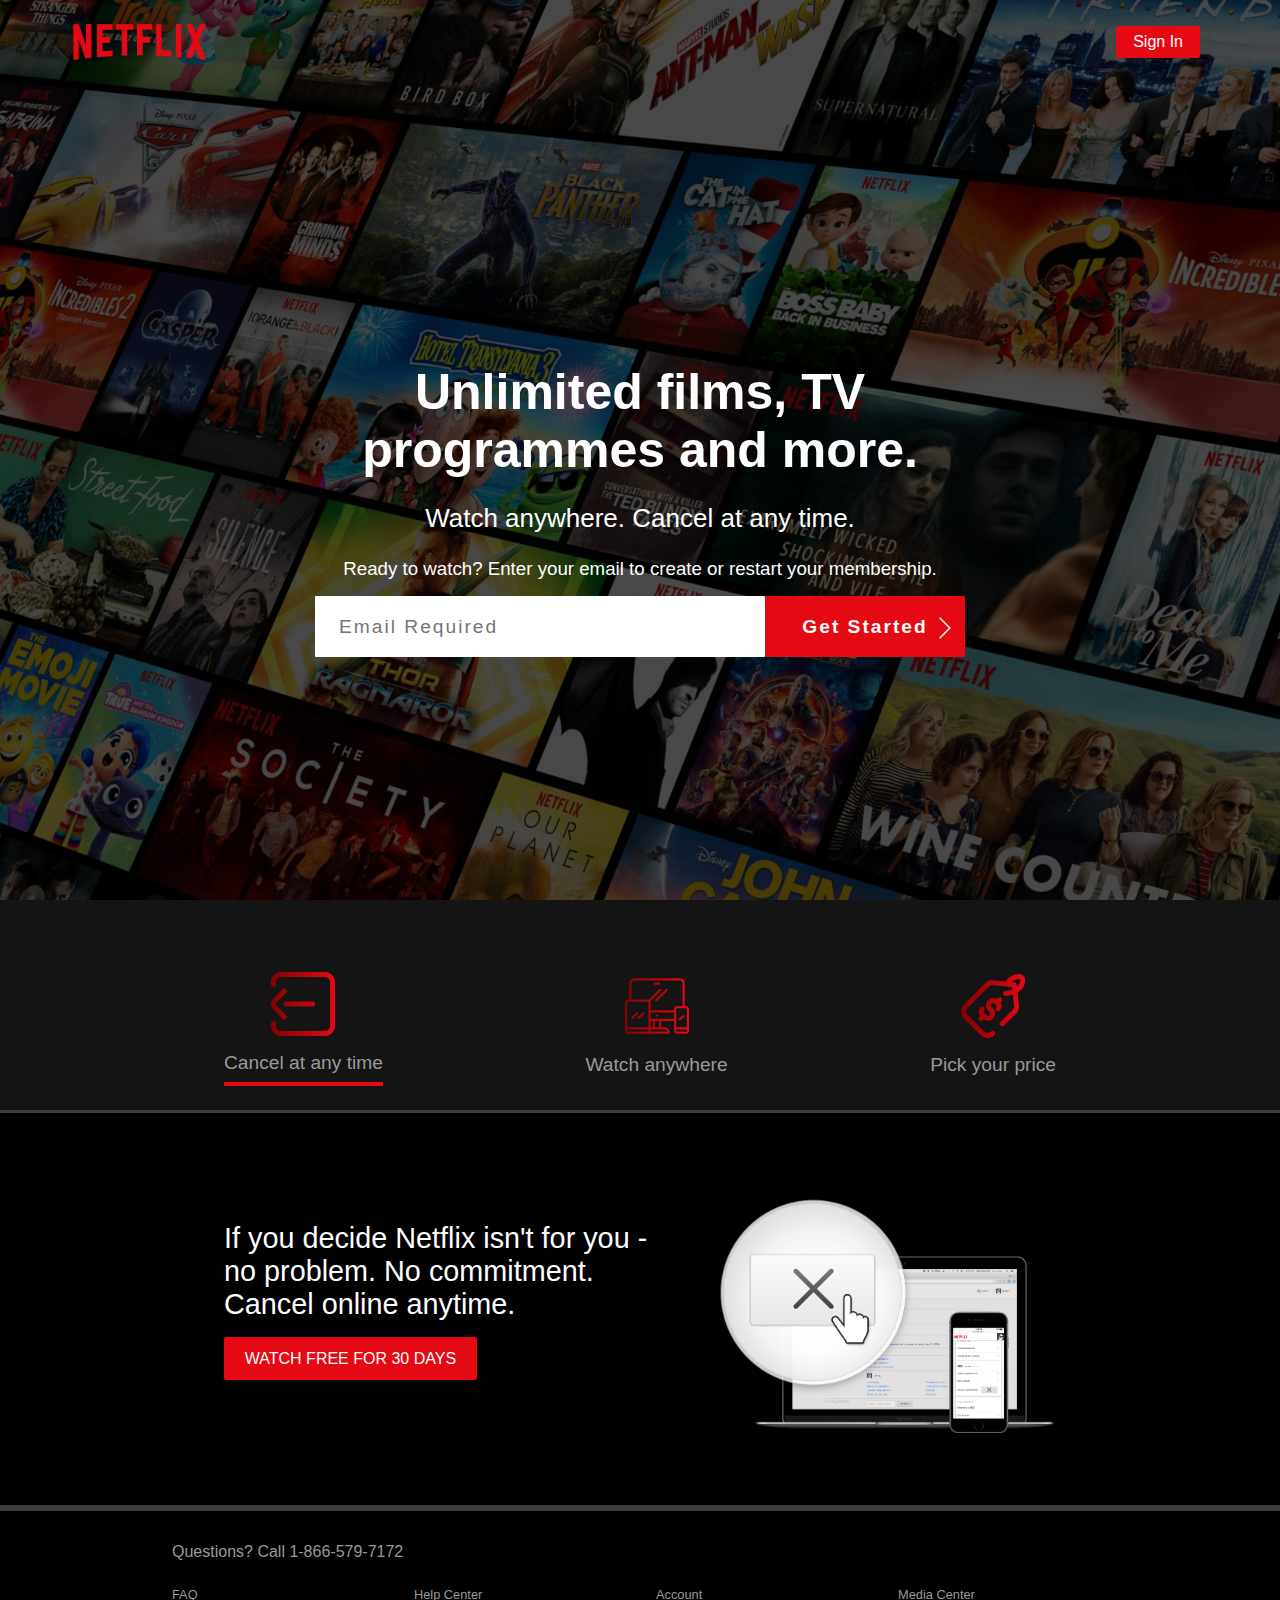
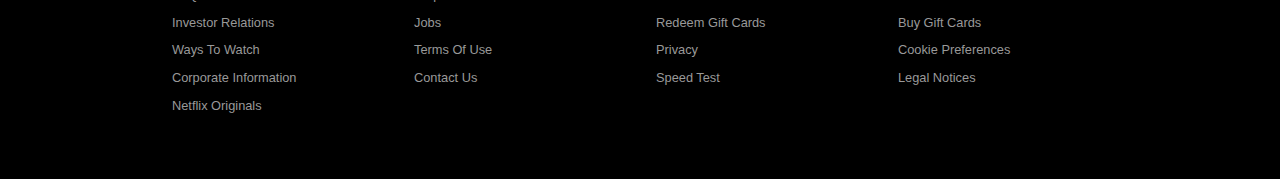
==== index.html @ 2df7e32e "fix responsivness of the table" ====
<!DOCTYPE html>
<html lang="en">
<head>
  <meta charset="UTF-8">
  <meta name="description" content="This is a Netflix clone">
  <meta http-equiv="X-UA-Compatible" content="IE=edge">
  <meta name="viewport" content="width=device-width, initial-scale=1.0">
  <link rel="shortcut icon" href="netflix.svg">
  <link rel="stylesheet" href="css/utilities.css">
  <link rel="stylesheet" href="css/style.css">
  <title>Netflix Clone | Watch Tv Shows Online, Watch Movies Online</title>
</head>
<body>
  <header class="showcase">
    <div class="container">
      <div class="showcase-top flex">
        <img class="logo" src="img/logo.png" alt="netflix logo">
        <a href="#" class="btn btn-primary">Sign In</a>
      </div>
      <div class="showcase-content flex text-center">
        <h1 class="card-title">Unlimited films, TV programmes and more.</h1>
        <h2 class="card-subtitle">Watch anywhere. Cancel at any time.</h2>
        <h3 class="form-title">Ready to watch? Enter your email to create or restart your membership.</h3>
        <form action="">
          <div class="email-form flex">
            <input type="email" placeholder="Email Required" required>
            <!-- <a href="#"><span>Get Started</span></a> -->
            <button type="submit">Get Started</button>
          </div>
        </form>
      </div>
    </div>
  </header>

  <!-- Section tabs -->
  <section class="tabs">
    <div class="container ">
      <div id="tab-1" class="tab-item tab-border flex">
        <img class="icon" src="img/log-out.svg" alt="icon log out">
        <p class="hide-sm">Cancel at any time</p>
      </div>
      <div id="tab-2" class="tab-item flex">
        <img class="icon" src="img/responsive.svg" alt="icon responsive">
        <p class="hide-sm">Watch anywhere</p>
      </div>
      <div id="tab-3" class="tab-item flex">
        <img class="icon" src="img/price-tag.svg" alt="icon log out">
        <p class="hide-sm">Pick your price</p>
      </div>
    </div>
  </section>

  <section class="tab-content py-3">
    <div class="container">
      <!-- tab content 1 -->
      <div id="tab-1-content" class="tab-content-item show">
        <div class="tab-1-content-inner grid text-center">
          <div>
            <p class="text-lg">If you decide Netflix isn't for you - no problem. No commitment. Cancel online anytime.
            </p>
            <a class="btn btn-primary btn-lg my-1" href="#">Watch free for 30 days</a>
          </div>
          <img src="img/tab-content-1.png" alt="cancel account">
        </div>
      </div>

      <!-- tab content 2 -->
      <div id="tab-2-content" class="tab-content-item">
        <!-- tab content 2-content top -->
        <div class="tab-2-content-top text-center grid py-2">
          <p class="text-lg">Watch TV shows and movies anytime, anywhere — personalized for you.
          </p>
          <a class="btn btn-primary btn-lg my-1" href="#">Watch free for 30 days</a>
        </div>
        <!-- tab content 2-content bottom -->
        <div class="tab-2-content-bottom grid">
          <div class="tab-2-content-1">
            <img src="img/tab-content-2-1.png" alt="cancel account">
            <h3>Watch on your TV</h3>
            <p class="text-dark">Smart TVs, PlayStation, Xbox, Chromecast, Apple TV, Blu-ray players and more.</p>
          </div>
          <div class="tab-2-content-2">
            <img src="img/tab-content-2-2.png" alt="cancel account">
            <h3>Watch instantly or download for later</h3>
            <p class="text-dark">Available on phone and tablet, wherever you go.</p>
          </div>
          <div class="tab-2-content-3">
            <img src="img/tab-content-2-3.png" alt="cancel account">
            <h3>Use any computer</h3>
            <p class="text-dark">Watch right on Netflix.com.</p>
          </div>
        </div>
      </div>
      <!-- tab content 3 -->
      <div id="tab-3-content" class="tab-content-item">
        <!-- tab content 3-content top -->
        <div class="tab-3-top text-center flex py-2">
          <p class="text-lg">Choose one plan and watch everything on Netflix.
          </p>
          <a class="btn btn-primary btn-lg my-1" href="#">Watch free for 30 days</a>
        </div>
        <!-- tab content 3-content bottom -->
        <!-- <table class="tab-3-table">
          <thead>
            <tr>
              <th></th>
              <th>Basic</th>
              <th>Standard</th>
              <th>Premium</th>
            </tr>
          </thead>
          <tbody>
            <tr>
              <td>Monthly price after free month ends on 6/19/19</td>
              <td>$8.99</td>
              <td>$12.99</td>
              <td>$15.99</td>
            </tr>
            <tr>
              <td>HD Available</td>
              <td><img src="img/cancel.svg" alt="cancel icon"></td>
              <td><img src="img/check.svg" alt="check icon"></td>
              <td><img src="img/check.svg" alt="check icon"></td>
            </tr>
            <tr>
              <td>Ultra HD Available</td>
              <td><img src="img/cancel.svg" alt="cancel icon"></td>
              <td><img src="img/cancel.svg" alt="cancel icon"></td>
              <td><img src="img/check.svg" alt="check icon"></td>
            </tr>
            <tr>
              <td>Screens you can watch on at the same time</td>
              <td><img src="img/number1.svg" alt="number 1"></td>
              <td><img src="img/number2.svg" alt="number 2"></td>
              <td><img src="img/number4.svg" alt="number 4"></td>
            </tr>
            <tr>
              <td>Watch on your laptop, TV, phone and tablet</td>
              <td><img src="img/check.svg" alt="check icon"></td>
              <td><img src="img/check.svg" alt="check icon"></td>
              <td><img src="img/check.svg" alt="check icon"></td>
            </tr>
            <tr>
              <td>Unlimited movies and TV shows</td>
              <td><img src="img/check.svg" alt="check icon"></td>
              <td><img src="img/check.svg" alt="check icon"></td>
              <td><img src="img/check.svg" alt="check icon"></td>
            </tr>
            <tr>
              <td>Cancel anytime</td>
              <td><img src="img/check.svg" alt="check icon"></td>
              <td><img src="img/check.svg" alt="check icon"></td>
              <td><img src="img/check.svg" alt="check icon"></td>
            </tr>
            <tr>
              <td>First month free</td>
              <td><img src="img/check.svg" alt="check icon"></td>
              <td><img src="img/check.svg" alt="check icon"></td>
              <td><img src="img/check.svg" alt="check icon"></td>
            </tr>
          </tbody>
        </table> -->
        <div class="table tab-3-table">
          <ul class="row">
            <li class="legend"></li>
            <li class="red">Basic</li>
            <li class="red">Standard</li>
            <li class="red">Premium</li>
          </ul>
          <ul class="row">
            <li class="legend">Monthly price free ends on 6/19/21</li>
            <li>$8.99</li>
            <li>$12.99</li>
            <li>$15.99</li>
          </ul>
          <ul class="row">
            <li class="legend">HD Available</li>
            <li><img src="img/cancel.svg" alt="cancel icon"></li>
            <li><img src="img/check.svg" alt="check icon"></li>
            <li><img src="img/check.svg" alt="check icon"></li>
          </ul>
          <ul class="row">
            <li class="legend">Ultra HD Available</li>
            <li><img src="img/cancel.svg" alt="cancel icon"></li>
            <li><img src="img/cancel.svg" alt="cancel icon"></li>
            <li><img src="img/check.svg" alt="check icon"></li>
          </ul>
          <ul class="row">
            <li class="legend">Screens you can watch at the same time</li>
            <li><img src="img/number1.svg" alt="icon number 1"></li>
            <li><img src="img/number2.svg" alt="icon number 2"></li>
            <li><img src="img/number4.svg" alt="icon number 4"></li>
          </ul>
          <ul class="row">
            <li class="legend">Watch on your laptop, TV, phone and tablet</li>
            <li><img src="img/check.svg" alt="check icon"></li>
            <li><img src="img/check.svg" alt="check icon"></li>
            <li><img src="img/check.svg" alt="check icon"></li>
          </ul>
          <ul class="row">
            <li class="legend">Unlimited movies and TV shows</li>
            <li><img src="img/check.svg" alt="check icon"></li>
            <li><img src="img/check.svg" alt="check icon"></li>
            <li><img src="img/check.svg" alt="check icon"></li>
          </ul>
          <ul class="row">
            <li class="legend">Cancel anytime</li>
            <li><img src="img/check.svg" alt="check icon"></li>
            <li><img src="img/check.svg" alt="check icon"></li>
            <li><img src="img/check.svg" alt="check icon"></li>
          </ul>
          <ul class="row">
            <li class="legend">First month free</li>
            <li><img src="img/check.svg" alt="check icon"></li>
            <li><img src="img/check.svg" alt="check icon"></li>
            <li><img src="img/check.svg" alt="check icon"></li>
          </ul>

        </div>
      </div>
  </section>
  <!-- Footer -->
  <footer class="main-footer py-2">
    <p>Questions? Call 1-866-579-7172</p>
    <div class=" container grid">
      <ul>
        <li><a href="#">FAQ</a></li>
        <li><a href="#">Investor Relations</a></li>
        <li><a href="#">Ways To Watch</a></li>
        <li><a href="#">Corporate Information</a></li>
        <li><a href="#">Netflix Originals</a></li>
      </ul>
      <ul>
        <li><a href="#">Help Center</a></li>
        <li><a href="#">Jobs</a></li>
        <li><a href="#">Terms Of Use</a></li>
        <li><a href="#">Contact Us</a></li>
      </ul>
      <ul>
        <li><a href="#">Account</a></li>
        <li><a href="#">Redeem Gift Cards</a></li>
        <li><a href="#">Privacy</a></li>
        <li><a href="#">Speed Test</a></li>
      </ul>
      <ul>
        <li><a href="#">Media Center</a></li>
        <li><a href="#">Buy Gift Cards</a></li>
        <li><a href="#">Cookie Preferences</a></li>
        <li><a href="#">Legal Notices</a></li>
      </ul>
    </div>
  </footer>
  <script src="js/main.js"></script>
</body>
</html>
---- css/utilities.css ----
.text-center {
  text-align: center;
}
.container {
  max-width: 1200px;
  margin: 0 auto;
  padding: 1.5rem 2rem;
  overflow: hidden;
}

.flex {
  display: flex;
  flex-direction: column;
  justify-content: center;
  align-items: center;
}

.grid {
  display: grid;
  grid-template-columns: 1fr;
  justify-content: center;
  align-items: center;
  gap: 2rem;
}

.hide-sm {
  display: none;
}

/* Typography */
.text-xl {
  font-size: 1.5rem;
  color: #fff;
}
.text-lg {
  font-size: 1.3rem;
  color: #fff;
}
/* Buttons */
.btn {
  display: inline-block;
  padding: 7px 17px;
  font-weight: 400;
  font-size: 1rem;
  border-radius: 2px;
  outline: none;
  border: none;
  margin-right: 0.5rem;
}

.btn:hover {
  opacity: 0.9;
}
.btn-primary {
  background: var(--primary-color);
}

.btn-rounded {
  border-radius: 5px;
}

.btn-xl {
  font-size: 2rem;
  padding: 1.5rem 2.1rem;
  text-transform: uppercase;
}

.btn-lg {
  font-size: 1rem;
  padding: 0.8rem 1.3rem;
  text-transform: uppercase;
}

/* Margin and Padding  */
.my-1 {
  margin: 1rem 0;
}

.my-2 {
  margin: 2rem 0;
}

.my-3 {
  margin: 3rem 0;
}

.my-4 {
  margin: 4rem 0;
}

.my-5 {
  margin: 5rem 0;
}

.m-1 {
  margin: 1rem;
}

.m-2 {
  margin: 2rem;
}

.m-3 {
  margin: 3rem;
}

.m-4 {
  margin: 4rem;
}

.m-5 {
  margin: 5rem;
}

.py-1 {
  padding: 1rem 0;
}

.py-2 {
  padding: 2rem 0;
}

.py-3 {
  padding: 3rem 0;
}

.py-4 {
  padding: 4rem 0;
}

.py-5 {
  padding: 5rem 0;
}
.p-1 {
  padding: 1rem;
}

.p-2 {
  padding: 2rem;
}

.p-3 {
  padding: 3rem;
}

.p-4 {
  padding: 4rem;
}

.p-5 {
  padding: 5rem;
}
---- css/style.css ----
@import url("https://fonts.googleapis.com/css2?family=Bebas+Neue&display=swap");

:root {
  --primary-color: #e50914;
  --dark-color: #141414;
}
* {
  margin: 0;
  padding: 0;
  box-sizing: border-box;
}

body {
  font-family: "Arial", sans-serif;
  background: #000;
  color: #999;
}

a {
  text-decoration: none;
  color: #fff;
}

ul {
  list-style: none;
}

img {
  display: block;
  width: 100%;
}

/* Showcase */
.logo {
  height: 24px;
  width: 100px;
}
.showcase {
  height: 100vh;
  width: 100%;
  background: url(../img/background.jpg) no-repeat center center/cover;
  background-color: rgb(48, 48, 48);
  background-blend-mode: overlay;
}
.showcase-top {
  flex-direction: row;
  justify-content: space-between;
}
.showcase-content {
  color: #fff;
  height: 100vh;
  max-width: 640px;
  margin: 0 auto;
}

.card-title {
  font-size: 1.75rem;
}

.showcase .card-subtitle {
  font-size: 1.625rem;
  margin: 1.5rem 0;
  font-weight: 300;
}

.showcase .form-title {
  margin-bottom: 1rem;
  font-weight: 300;
}

.email-form input {
  border: 0;
  margin-bottom: 2rem;
}

.email-form input:focus,
.email-form button:focus {
  outline: 0;
}
.email-form input,
.email-form button {
  /* padding: 1.2rem 2rem; */
  padding: 0.8rem 1.5rem;
  letter-spacing: 2px;
  border-radius: 1px;
  font-size: 1.2rem;
}

.email-form button {
  display: inline-block;
  background: var(--primary-color);
  color: #fff;
  font-weight: bold;
  border: 0;
  cursor: pointer;
  position: relative;
  width: 200px;
}

.email-form button::after {
  content: "";
  position: absolute;
  background: url(../img/right-chevron.svg);
  background-size: 1.5rem 1.5rem;
  height: 24px;
  width: 24px;
  margin-left: 0.3rem;
}

/* Tab Content */
.tabs {
  border-bottom: 3px solid #3d3d3d;
  background: var(--dark-color);
  padding-top: 2rem;
}

.tabs .container {
  display: flex;
  justify-content: space-between;
  align-items: center;
}

.tabs .icon {
  width: 3rem;
  margin: 1rem 0;
}

.tabs p {
  font-size: 1.2rem;
  padding-bottom: 0.5rem;
}

.tabs .container > div {
  transition: transform, color, 0.2s ease;
}
.tabs .container > div:hover {
  transform: translateY(-1%) scale(0.99);
  color: #fff;
  cursor: pointer;
}

.tab-border {
  border-bottom: 4px solid var(--primary-color);
}

/* Hide content initially */
#tab-1-content,
#tab-2-content,
#tab-3-content {
  display: none;
}

#tab-1-content.show,
#tab-2-content.show,
#tab-3-content.show {
  display: block;
}

.tab-1-content-inner img {
  width: 300px;
  margin: 0 auto;
}

.tabs .container,
.tab-content .container {
  max-width: 70%;
  margin: 0 auto;
  overflow: hidden;
}

.tab-2-content-bottom h3 {
  text-align: center;
  color: #fff;
  margin-bottom: 1rem;
  font-weight: 100;
}

.tab-2-content-bottom p {
  text-align: center;
}

.tab-3-table img {
  width: 1.5rem;
}
.tab-2-content-1,
.tab-2-content-2,
.tab-2-content-3 {
  margin-bottom: 1rem;
}

/* Responsive Table */
.table {
  display: flex;
  flex-direction: column;
  justify-content: center;
  align-items: center;
  max-width: 400px;
  margin: 0 auto;
}
.table .row img {
  width: 1rem;
  margin: 0 auto;
}

.table .row:first-of-type li {
  text-align: center;
  color: #fff;
  text-transform: uppercase;
  padding: 0.8rem;
  font-size: 0.7rem;
  font-weight: 700;
}
.table .row {
  display: flex;
  justify-content: center;
  align-items: center;
  flex-wrap: wrap;
  flex: 2;
  color: #fff;
  font-size: 0.8rem;
}

.table .row li {
  flex: 1;
  padding: 10px;
  text-align: center;
  width: 260px;
}

.table .row:nth-child(even) {
  background: linear-gradient(45deg, #333, #222);
}
.table .row .legend {
  width: 260px;
  align-items: flex-start;
  /* background: linear-gradient(to left, rgb(131, 2, 2), var(--primary-color)); */
}

/* Footer */
.main-footer {
  border-top: 6px solid #3d3d3d;
}

.main-footer p {
  max-width: 1000px;
  margin: 0 auto;
  padding-left: 2rem;
}
.main-footer .container {
  grid-template-columns: repeat(2, 1fr);
}
.main-footer a {
  color: #999;
  font-size: 0.8rem;
}
/* ############# */
/* MEDIA QUERIES */
/* ############## */
@media (min-width: 768px) {
  .hide-sm {
    display: initial;
  }
  .logo {
    height: 32px;
    width: 108px;
  }

  .card-title {
    font-size: 3.125rem;
  }

  .card-subtitle {
    font-size: 1.625rem;
  }
  .email-form {
    flex-direction: row;
  }

  .email-form input {
    margin-bottom: 0;
    min-width: 450px;
  }
  .email-form input,
  .email-form button {
    padding: 1.2rem 1.5rem;
  }
  .email-form button {
    display: inline-block;
  }

  .tabs .container,
  .tab-content .container {
    max-width: 100%;
    margin: 0 auto;
  }
  .tab-1-content-inner img {
    width: 100%;
    margin: 0 auto;
  }

  .tab-1-content-inner {
    grid-template-columns: repeat(2, 1fr);
  }

  .tab-1-content-inner > div {
    width: 450px;
    text-align: left;
  }
  .tab-2-content-top {
    gap: 1rem;
    text-align: left;
    grid-template-columns: repeat(3, 1fr);
  }

  .tab-2-content-top a {
    margin-left: auto;
  }

  .tab-2-content-top .text-lg {
    grid-column: 1/3;
  }

  .tab-2-content-bottom {
    display: grid;
    grid-template-columns: repeat(2, 1fr);
    align-items: flex-start;
  }

  /* responsive table */
  .table {
    align-items: center;
    max-width: 1200px;
  }

  .table .row {
    font-size: 1rem;
  }

  .table .row img {
    width: 1.5rem;
    margin: 0 auto;
  }

  .table .row .legend {
    width: 600px;
    text-align: left;
  }

  .table .row:first-of-type li {
    font-size: 1rem;
  }

  .main-footer .container {
    max-width: 1000px;
    grid-template-columns: repeat(4, 1fr);
    align-items: flex-start;
    justify-content: center;
  }

  .main-footer li {
    margin-bottom: 0.6rem;
    white-space: nowrap;
  }

  .main-footer a:hover {
    text-decoration: underline;
  }
}

@media (min-width: 1024px) {
  .logo {
    height: 36px;
    width: 134px;
  }

  .email-form input,
  .email-form button {
    font-size: 1.2rem;
  }
  .text-xl {
    font-size: 2rem;
  }
  .text-lg {
    font-size: 1.8rem;
  }

  .tabs .container,
  .tab-content .container {
    max-width: 70%;
    margin: 0 auto;
    overflow: hidden;
  }
  .tabs .icon {
    width: 4rem;
  }

  .tab-2-content-bottom {
    grid-template-columns: repeat(3, 1fr);
  }

  .table .row .legend {
    width: 700px;
  }
}

/* LARGER SCREEN */
@media (min-width: 1440px) {
  .tabs .container,
  .tab-content .container {
    max-width: 80%;
    margin: 0 auto;
  }

  .tab-1-content-inner > div {
    width: 550px;
    text-align: left;
  }

  .tab-1-content img,
  .tab-2-content img {
    width: 100%;
    margin: 0 auto;
  }
}
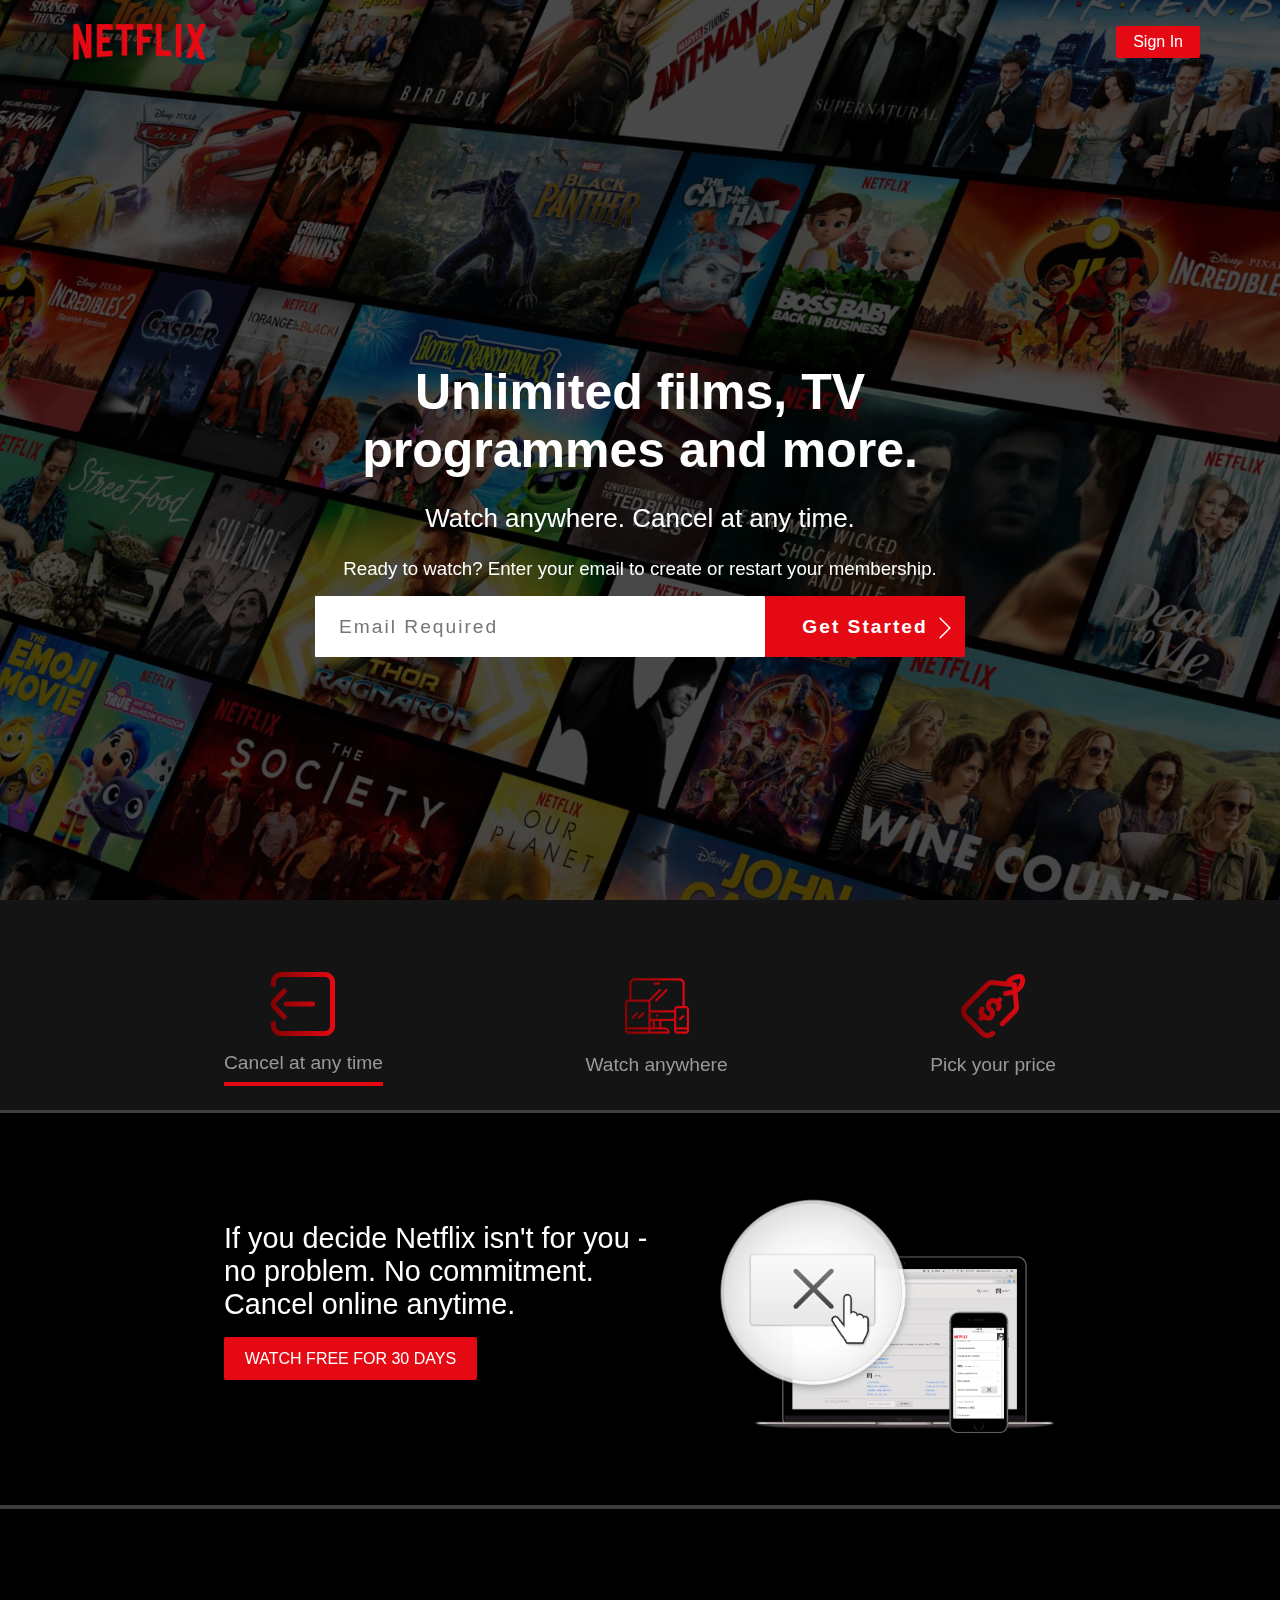
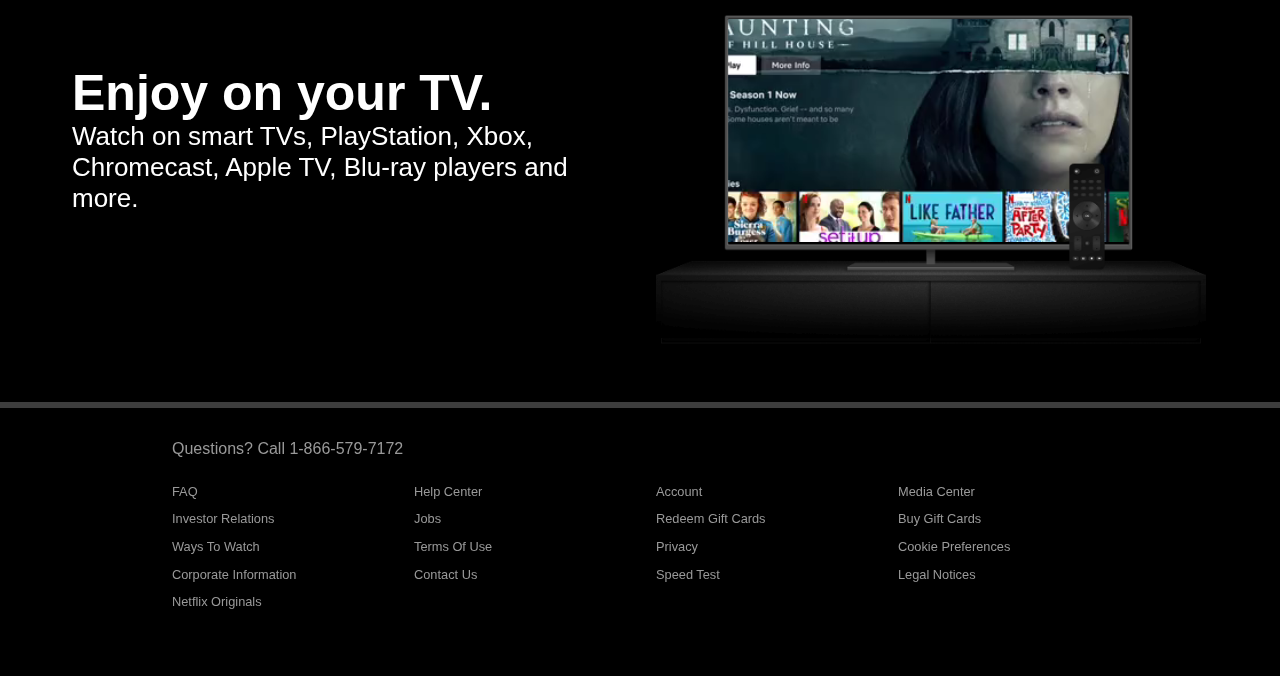
==== commit ccac9c7e: "added a card with a video inside" ====
--- a/index.html
+++ b/index.html
@@ -100,66 +100,6 @@
           <a class="btn btn-primary btn-lg my-1" href="#">Watch free for 30 days</a>
         </div>
         <!-- tab content 3-content bottom -->
-        <!-- <table class="tab-3-table">
-          <thead>
-            <tr>
-              <th></th>
-              <th>Basic</th>
-              <th>Standard</th>
-              <th>Premium</th>
-            </tr>
-          </thead>
-          <tbody>
-            <tr>
-              <td>Monthly price after free month ends on 6/19/19</td>
-              <td>$8.99</td>
-              <td>$12.99</td>
-              <td>$15.99</td>
-            </tr>
-            <tr>
-              <td>HD Available</td>
-              <td><img src="img/cancel.svg" alt="cancel icon"></td>
-              <td><img src="img/check.svg" alt="check icon"></td>
-              <td><img src="img/check.svg" alt="check icon"></td>
-            </tr>
-            <tr>
-              <td>Ultra HD Available</td>
-              <td><img src="img/cancel.svg" alt="cancel icon"></td>
-              <td><img src="img/cancel.svg" alt="cancel icon"></td>
-              <td><img src="img/check.svg" alt="check icon"></td>
-            </tr>
-            <tr>
-              <td>Screens you can watch on at the same time</td>
-              <td><img src="img/number1.svg" alt="number 1"></td>
-              <td><img src="img/number2.svg" alt="number 2"></td>
-              <td><img src="img/number4.svg" alt="number 4"></td>
-            </tr>
-            <tr>
-              <td>Watch on your laptop, TV, phone and tablet</td>
-              <td><img src="img/check.svg" alt="check icon"></td>
-              <td><img src="img/check.svg" alt="check icon"></td>
-              <td><img src="img/check.svg" alt="check icon"></td>
-            </tr>
-            <tr>
-              <td>Unlimited movies and TV shows</td>
-              <td><img src="img/check.svg" alt="check icon"></td>
-              <td><img src="img/check.svg" alt="check icon"></td>
-              <td><img src="img/check.svg" alt="check icon"></td>
-            </tr>
-            <tr>
-              <td>Cancel anytime</td>
-              <td><img src="img/check.svg" alt="check icon"></td>
-              <td><img src="img/check.svg" alt="check icon"></td>
-              <td><img src="img/check.svg" alt="check icon"></td>
-            </tr>
-            <tr>
-              <td>First month free</td>
-              <td><img src="img/check.svg" alt="check icon"></td>
-              <td><img src="img/check.svg" alt="check icon"></td>
-              <td><img src="img/check.svg" alt="check icon"></td>
-            </tr>
-          </tbody>
-        </table> -->
         <div class="table tab-3-table">
           <ul class="row">
             <li class="legend"></li>
@@ -218,6 +158,21 @@
 
         </div>
       </div>
+  </section>
+  <!-- section slideshow -->
+  <section class="slideshow">
+    <div class="container grid">
+      <div>
+        <h2 class="card-title">Enjoy on your TV.</h2>
+        <p class="card-subtitle">Watch on smart TVs, PlayStation, Xbox, Chromecast, Apple TV, Blu-ray players and more.
+        </p>
+      </div>
+      <div class="tv">
+        <img src="img/tv.png" alt="image of a tv set">
+        <video class="video" src="img/video-tv-0819.m4v" autoplay muted loop></video>
+      </div>
+
+    </div>
   </section>
   <!-- Footer -->
   <footer class="main-footer py-2">
--- a/css/style.css
+++ b/css/style.css
@@ -232,10 +232,36 @@
 }
 .table .row .legend {
   width: 260px;
-  align-items: flex-start;
+  text-align: left;
   /* background: linear-gradient(to left, rgb(131, 2, 2), var(--primary-color)); */
 }
 
+/* Slideshow */
+.slideshow {
+  border-top: 4px solid #3d3d3d;
+  padding-bottom: 2rem;
+  color: #fff;
+}
+.slideshow .card-title {
+  font-size: 2.5rem;
+  line-height: 1.1;
+}
+.slideshow .card-subtitle {
+  font-size: 1.25rem;
+}
+
+.tv {
+  position: relative;
+  max-width: 550px;
+}
+
+.video {
+  position: absolute;
+  top: 0;
+  left: 0;
+  width: 100%;
+  z-index: -1;
+}
 /* Footer */
 .main-footer {
   border-top: 6px solid #3d3d3d;
@@ -253,6 +279,7 @@
   color: #999;
   font-size: 0.8rem;
 }
+
 /* ############# */
 /* MEDIA QUERIES */
 /* ############## */
@@ -330,6 +357,7 @@
   .table {
     align-items: center;
     max-width: 1200px;
+    padding: 0 1rem;
   }
 
   .table .row {
@@ -349,7 +377,20 @@
   .table .row:first-of-type li {
     font-size: 1rem;
   }
-
+  /* Card */
+
+  .slideshow .grid {
+    grid-template-columns: repeat(2, 1fr);
+    gap: 2rem;
+  }
+  .slideshow .card-title {
+    font-size: 3.125rem;
+  }
+
+  .slideshow .card-subtitle {
+    font-size: 1.625rem;
+  }
+  /* Footer */
   .main-footer .container {
     max-width: 1000px;
     grid-template-columns: repeat(4, 1fr);
@@ -398,8 +439,12 @@
     grid-template-columns: repeat(3, 1fr);
   }
 
+  .table {
+    max-width: 1400px;
+  }
   .table .row .legend {
-    width: 700px;
+    min-width: 300px;
+    white-space: nowrap;
   }
 }
 
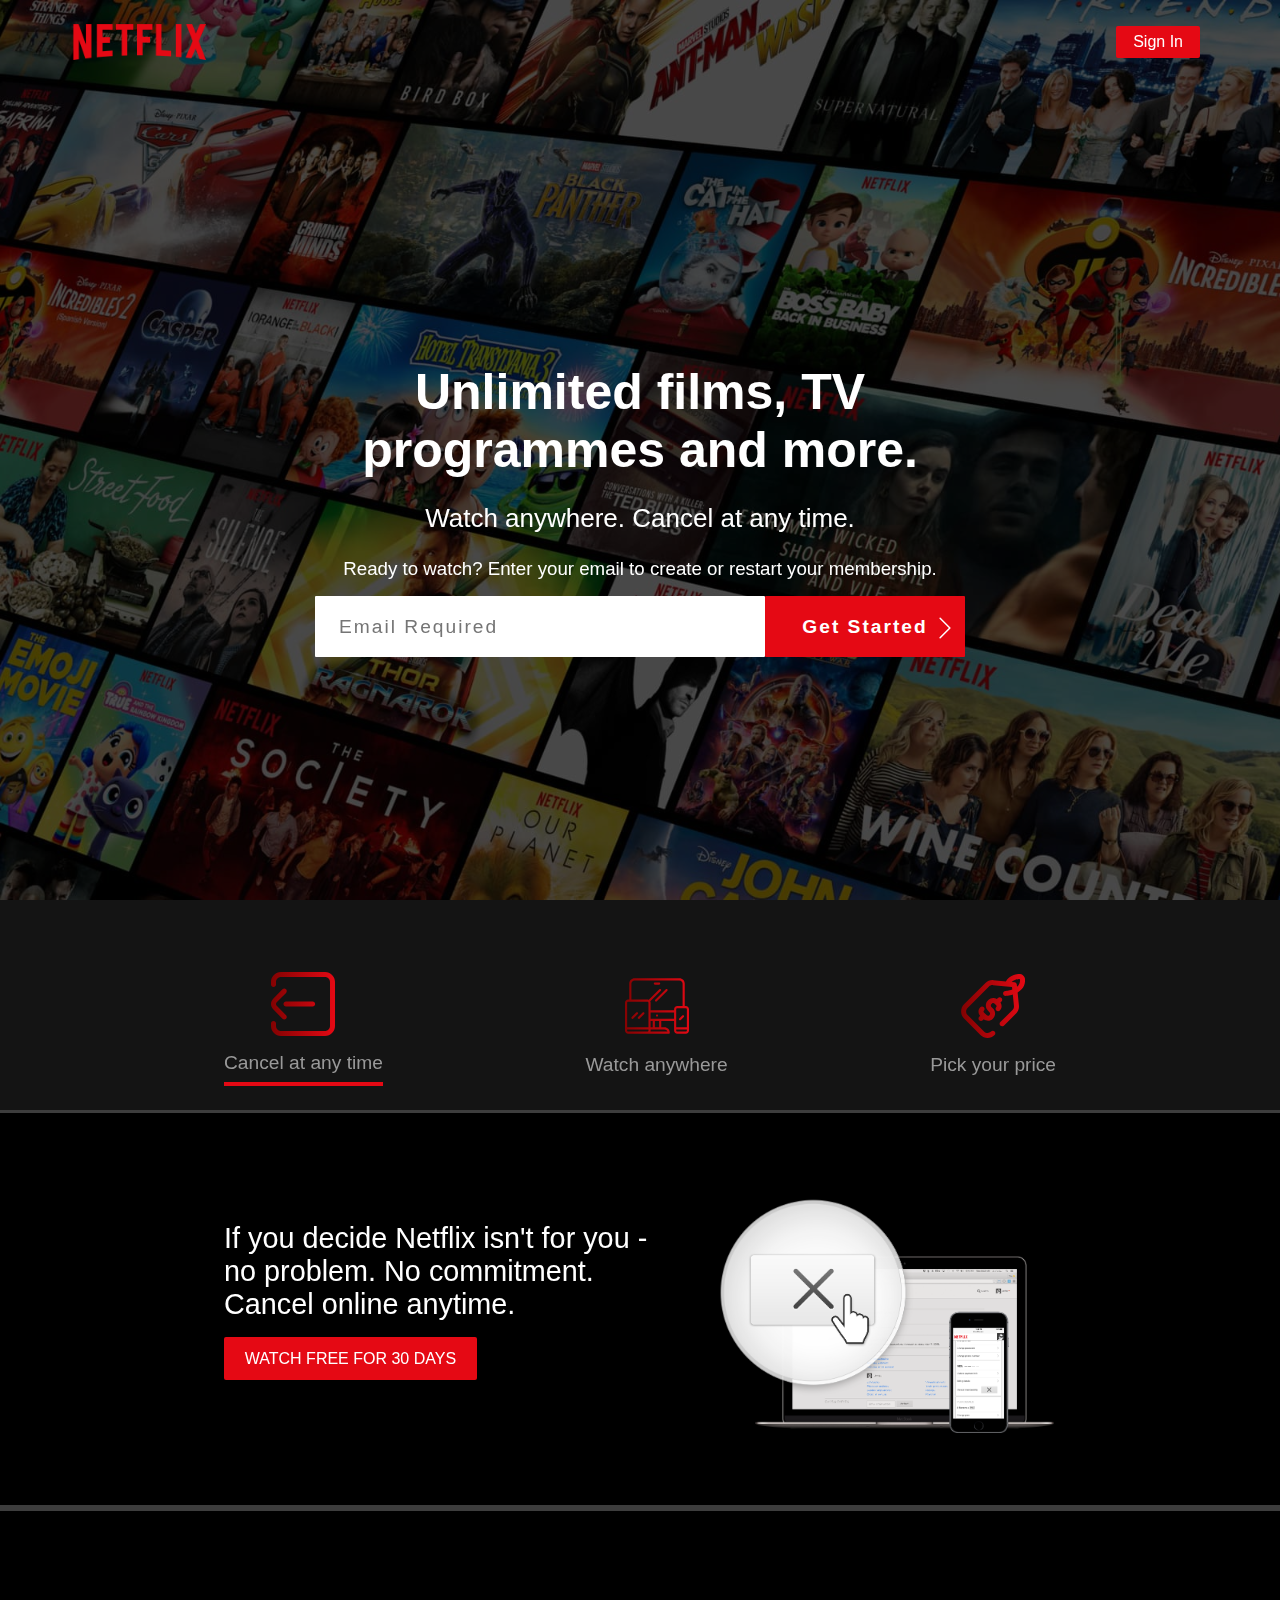
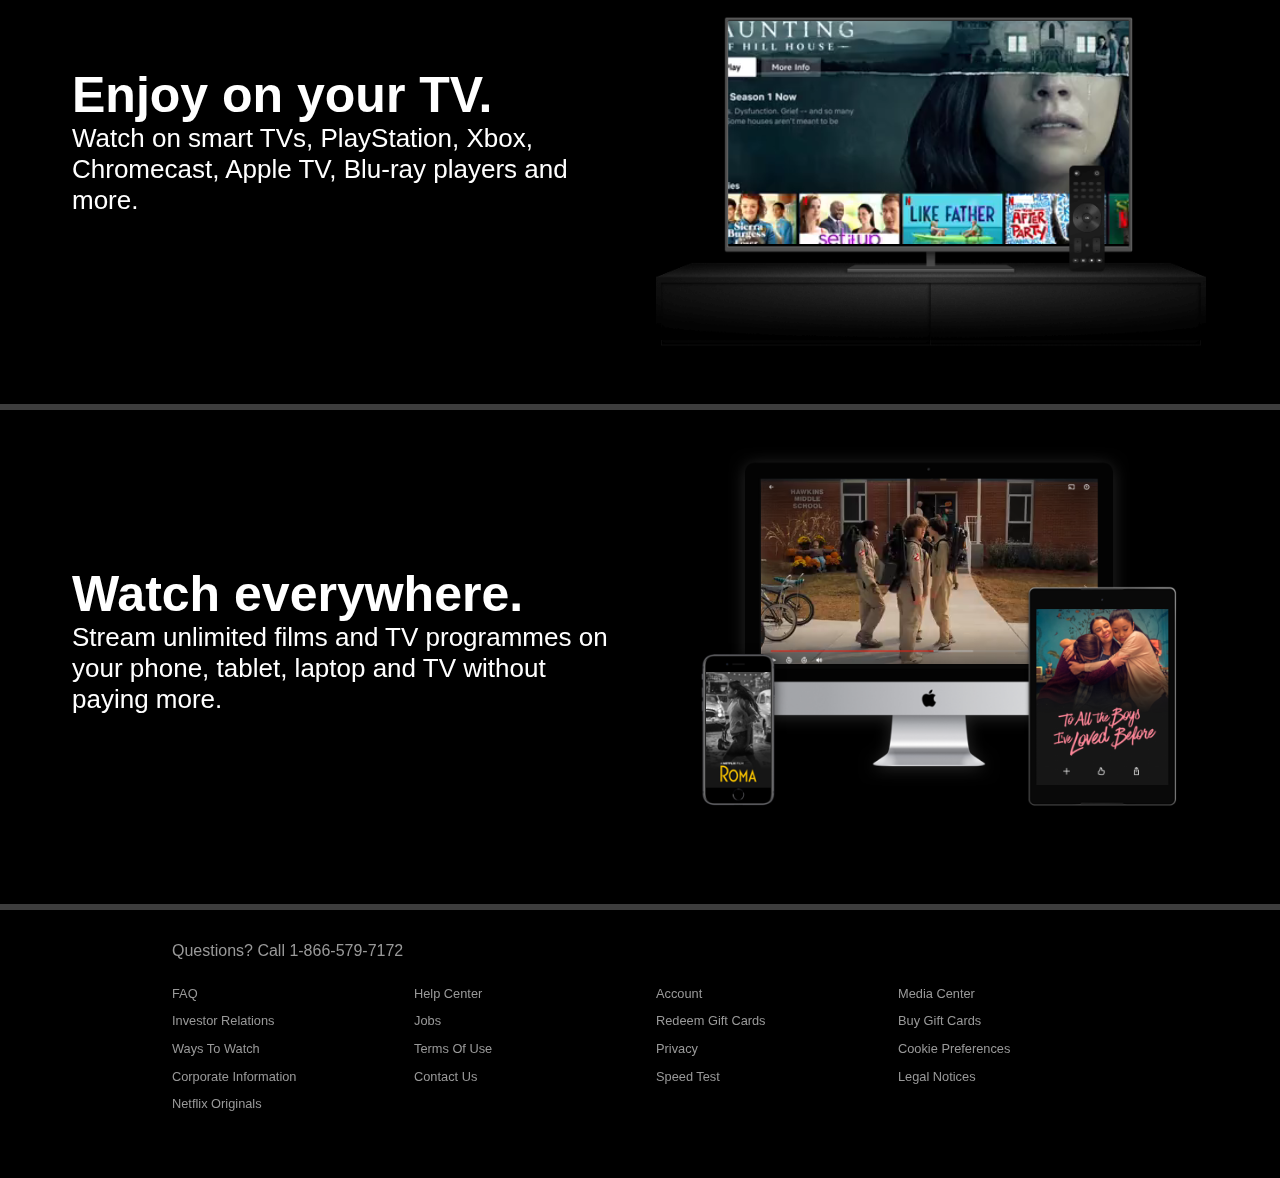
==== commit 496e8f2a: "added a second card with a video inside" ====
--- a/index.html
+++ b/index.html
@@ -171,7 +171,21 @@
         <img src="img/tv.png" alt="image of a tv set">
         <video class="video" src="img/video-tv-0819.m4v" autoplay muted loop></video>
       </div>
-
+    </div>
+  </section>
+
+  <section class="slideshow">
+    <div class="container grid">
+      <div>
+        <h2 class="card-title">Watch everywhere.</h2>
+        <p class="card-subtitle">Stream unlimited films and TV programmes on your phone, tablet, laptop and TV without
+          paying more.
+        </p>
+      </div>
+      <div class="apple-tv">
+        <img src="img/device-pile.png" alt="image of a tv set">
+        <video class="video" src="img/video-devices.m4v" autoplay muted loop></video>
+      </div>
     </div>
   </section>
   <!-- Footer -->
--- a/css/style.css
+++ b/css/style.css
@@ -238,7 +238,7 @@
 
 /* Slideshow */
 .slideshow {
-  border-top: 4px solid #3d3d3d;
+  border-top: 6px solid #3d3d3d;
   padding-bottom: 2rem;
   color: #fff;
 }
@@ -262,6 +262,21 @@
   width: 100%;
   z-index: -1;
 }
+
+.apple-tv {
+  position: relative;
+  max-width: 600px;
+  overflow: hidden;
+}
+
+.apple-tv .video {
+  position: absolute;
+  top: 10%;
+  left: 19%;
+  width: 61%;
+
+  z-index: -1;
+}
 /* Footer */
 .main-footer {
   border-top: 6px solid #3d3d3d;
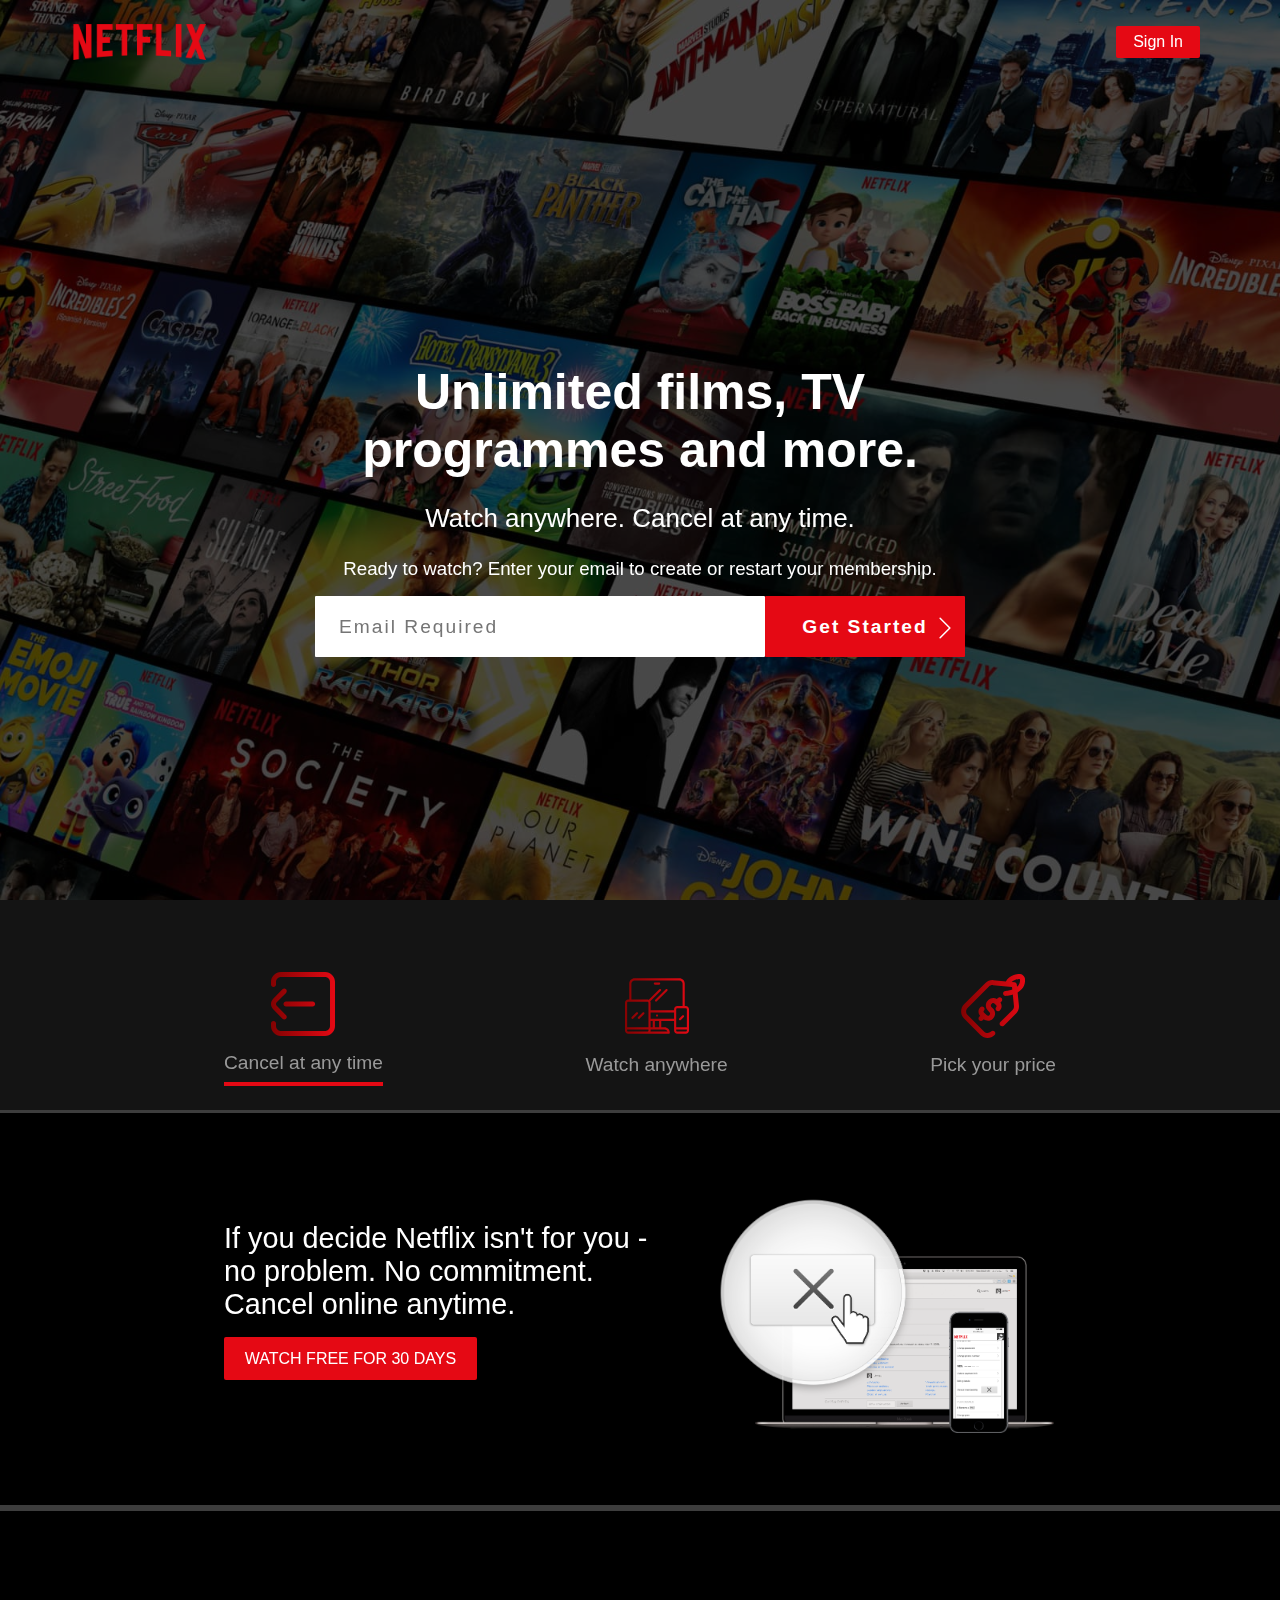
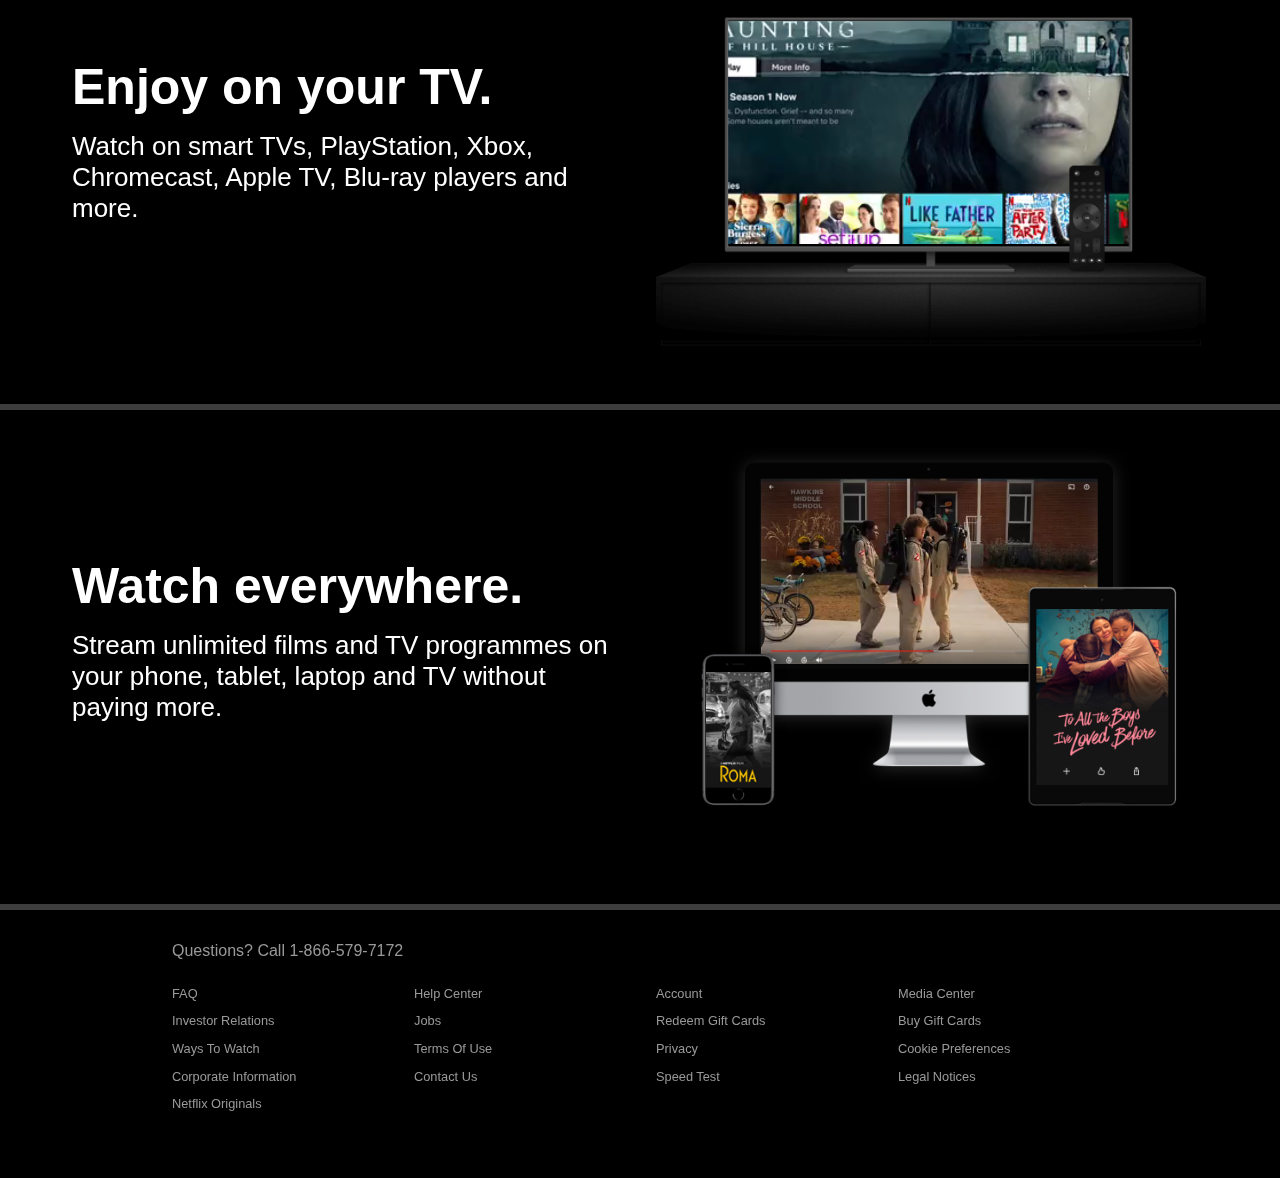
==== commit 4bf8cce1: "decrease card title and card subtitle font for mobile" ====
--- a/index.html
+++ b/index.html
@@ -167,6 +167,7 @@
         <p class="card-subtitle">Watch on smart TVs, PlayStation, Xbox, Chromecast, Apple TV, Blu-ray players and more.
         </p>
       </div>
+
       <div class="tv">
         <img src="img/tv.png" alt="image of a tv set">
         <video class="video" src="img/video-tv-0819.m4v" autoplay muted loop></video>
@@ -182,6 +183,7 @@
           paying more.
         </p>
       </div>
+
       <div class="apple-tv">
         <img src="img/device-pile.png" alt="image of a tv set">
         <video class="video" src="img/video-devices.m4v" autoplay muted loop></video>
--- a/css/style.css
+++ b/css/style.css
@@ -243,11 +243,14 @@
   color: #fff;
 }
 .slideshow .card-title {
-  font-size: 2.5rem;
+  font-size: 1.5rem;
   line-height: 1.1;
+  text-align: center;
+  margin-bottom: 1rem;
 }
 .slideshow .card-subtitle {
-  font-size: 1.25rem;
+  font-size: 1.1rem;
+  text-align: center;
 }
 
 .tv {
@@ -400,10 +403,12 @@
   }
   .slideshow .card-title {
     font-size: 3.125rem;
+    text-align: left;
   }
 
   .slideshow .card-subtitle {
     font-size: 1.625rem;
+    text-align: left;
   }
   /* Footer */
   .main-footer .container {
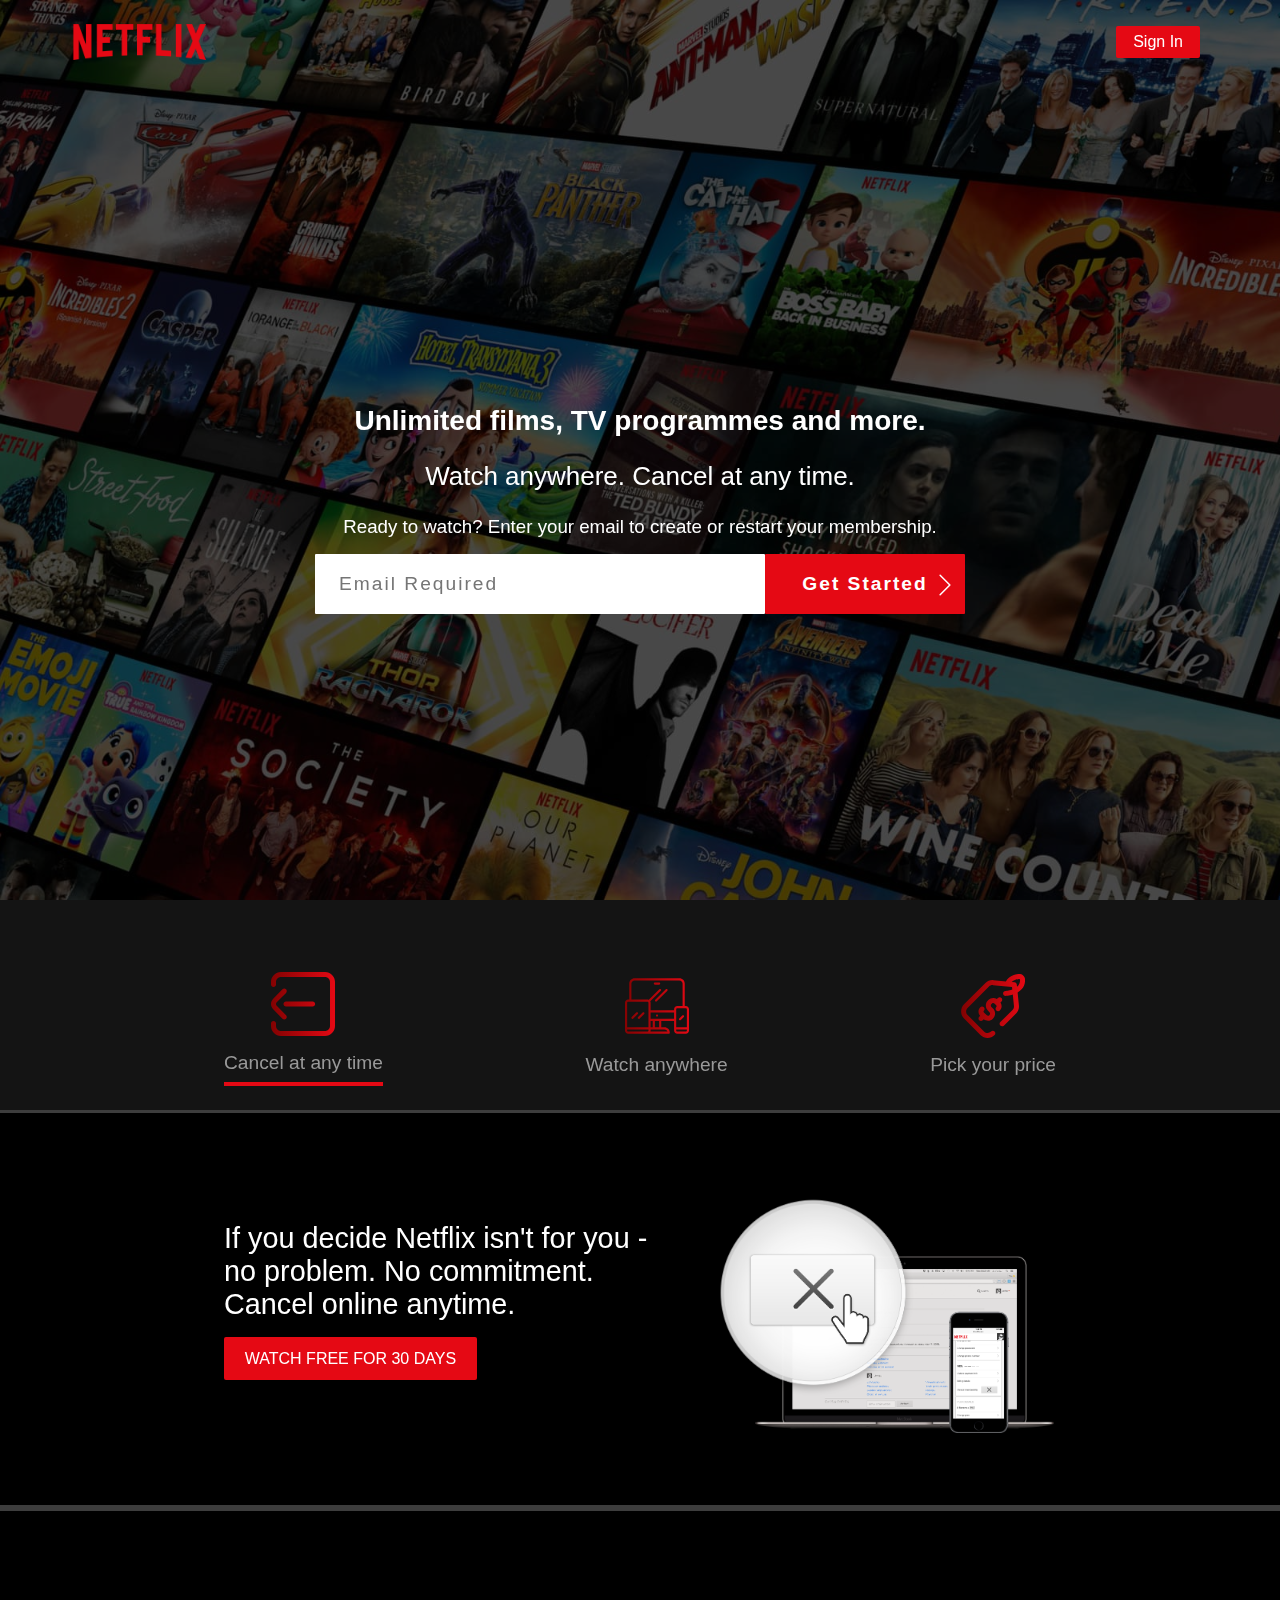
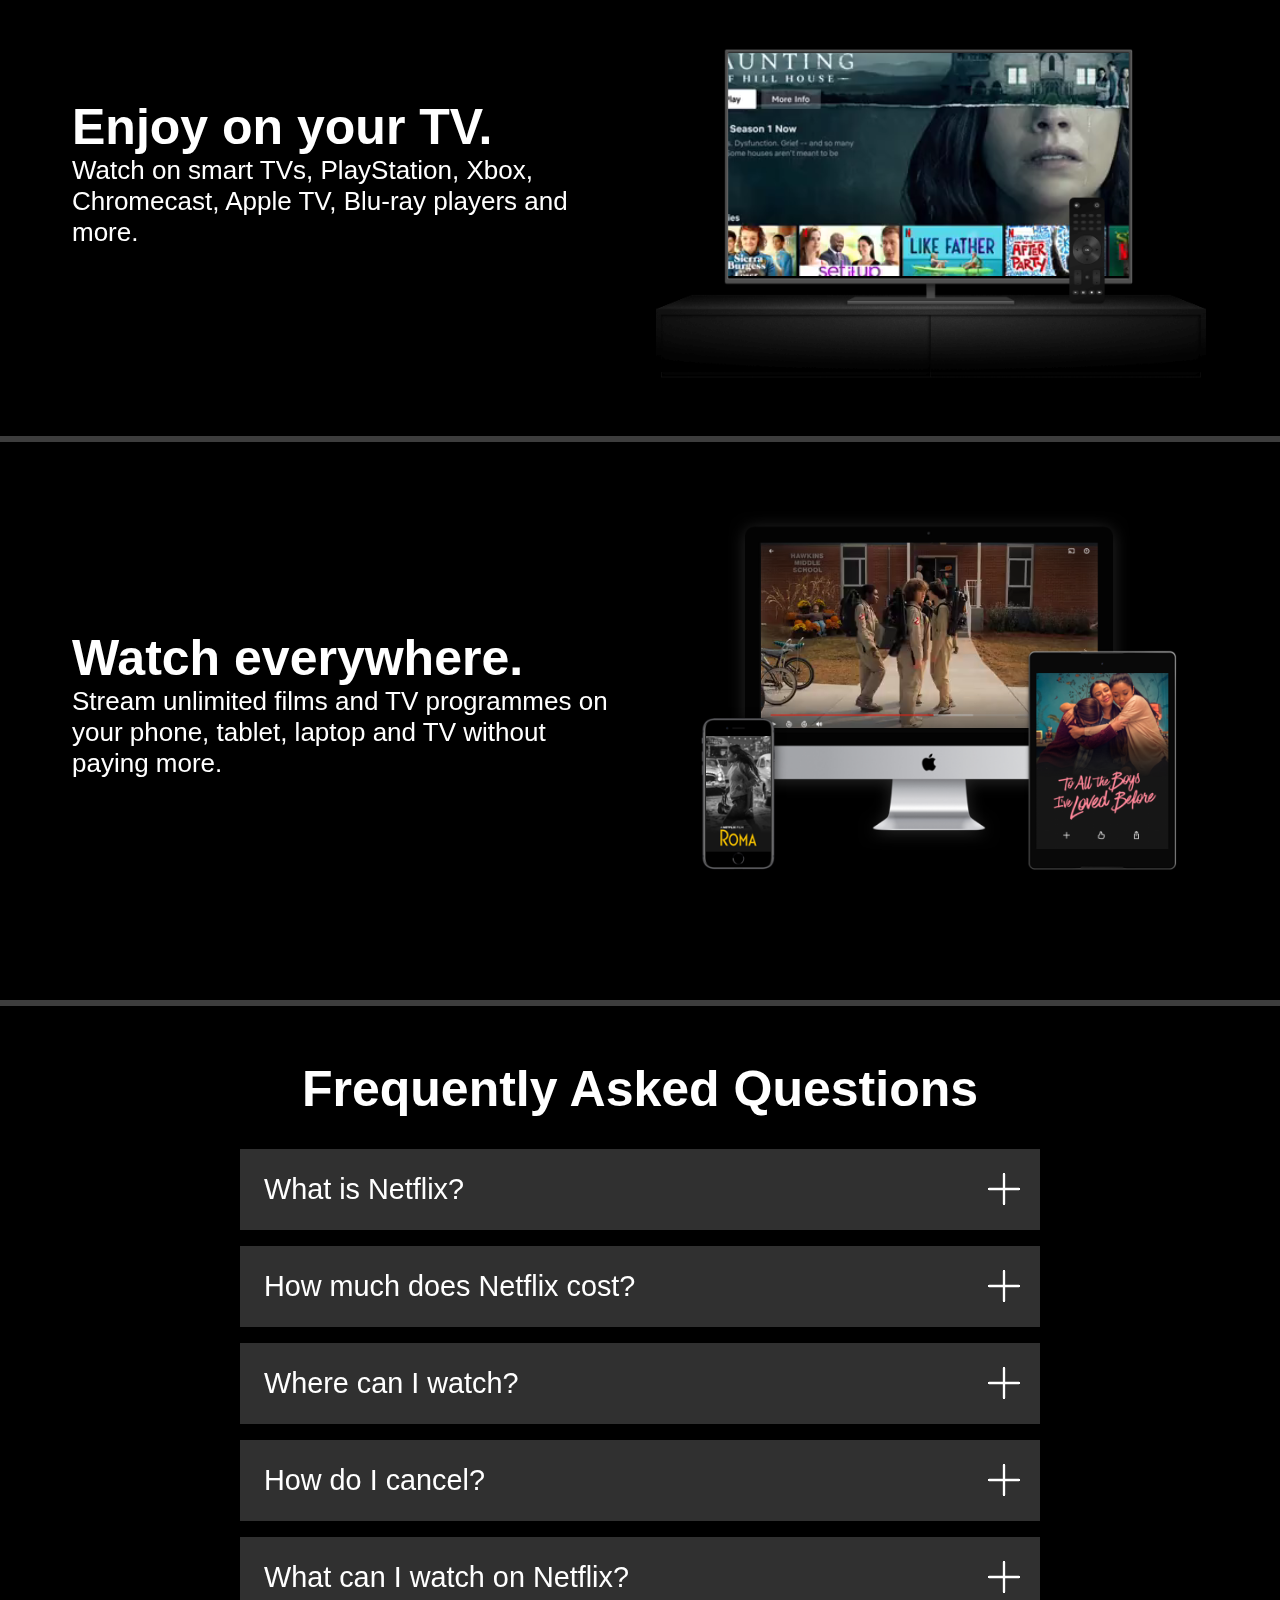
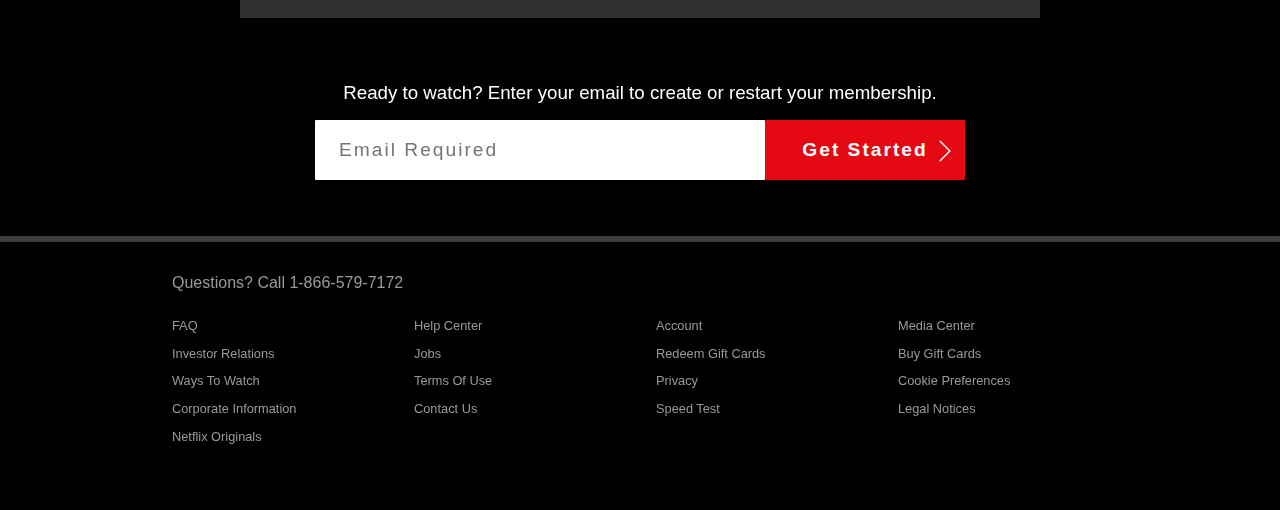
==== commit 8fe57a80: "added questions sections" ====
--- a/index.html
+++ b/index.html
@@ -160,7 +160,7 @@
       </div>
   </section>
   <!-- section slideshow -->
-  <section class="slideshow">
+  <section class="slideshow py-2">
     <div class="container grid">
       <div>
         <h2 class="card-title">Enjoy on your TV.</h2>
@@ -175,7 +175,7 @@
     </div>
   </section>
 
-  <section class="slideshow">
+  <section class="slideshow py-2">
     <div class="container grid">
       <div>
         <h2 class="card-title">Watch everywhere.</h2>
@@ -188,6 +188,83 @@
         <img src="img/device-pile.png" alt="image of a tv set">
         <video class="video" src="img/video-devices.m4v" autoplay muted loop></video>
       </div>
+    </div>
+  </section>
+  <!-- Section Questions -->
+  <section class="questions my-2">
+    <div class="container">
+      <h2 class="text-center card-title my-2">Frequently Asked Questions</h2>
+      <!-- collapsible 1 -->
+      <div class="collapsible ">
+        <div class="collapsible-header flex">
+          <h2>What is Netflix?</h2>
+          <img class="icon" src="img/close.svg" alt="close icon">
+        </div>
+        <div class="collapsible-content">
+          <p>Netflix is a streaming service that offers a wide variety of award-winning TV programmes, films, anime,
+            documentaries and more – on thousands of internet-connected devices.</p>
+          <p>You can watch as much as you want, whenever you want, without a single advert – all for one low monthly
+            price. There's always something new to discover, and new TV programmes and films are added every week!</p>
+        </div>
+      </div>
+      <!-- collapsible 2 -->
+      <div class="collapsible ">
+        <div class="collapsible-header flex">
+          <h2>How much does Netflix cost?</h2>
+          <img class="icon" src="img/close.svg" alt="close icon">
+        </div>
+        <div class="collapsible-content">
+          <p>Watch Netflix on your smartphone, tablet, smart TV, laptop or streaming device, all for one fixed monthly
+            fee. Plans range from €7.99 to €17.99 a month. No extra costs, no contracts.</p>
+        </div>
+      </div>
+      <!-- collapsible 3 -->
+      <div class="collapsible ">
+        <div class="collapsible-header flex">
+          <h2>Where can I watch?</h2>
+          <img class="icon" src="img/close.svg" alt="close icon">
+        </div>
+        <div class="collapsible-content">
+          <p>Watch anywhere, anytime, on an unlimited number of devices. Sign in with your Netflix account to watch
+            instantly on the web at netflix.com from your personal computer or on any internet-connected device that
+            offers the Netflix app, including smart TVs, smartphones, tablets, streaming media players and game
+            consoles.</p>
+          <p>You can also download your favourite programmes with the iOS, Android, or Windows 10 app. Use downloads to
+            watch while you're on the go and without an internet connection. Take Netflix with you anywhere.</p>
+        </div>
+      </div>
+      <!-- collapsible 4 -->
+      <div class="collapsible ">
+        <div class="collapsible-header flex">
+          <h2>How do I cancel?</h2>
+          <img class="icon" src="img/close.svg" alt="close icon">
+        </div>
+        <div class="collapsible-content">
+          <p>Netflix is flexible. There are no annoying contracts and no commitments. You can easily cancel your account
+            online in two clicks. There are no cancellation fees – start or stop your account at any time.</p>
+        </div>
+      </div>
+      <!-- collapsible 5 -->
+      <div class="collapsible ">
+        <div class="collapsible-header flex">
+          <h2>What can I watch on Netflix?</h2>
+          <img class="icon" src="img/close.svg" alt="close icon">
+        </div>
+        <div class="collapsible-content">
+          <p>Netflix has an extensive library of feature films, documentaries, TV programmes, anime, award-winning
+            Netflix originals, and more. Watch as much as you want, any time you want.</p>
+        </div>
+      </div>
+    </div>
+    <!-- Form -->
+    <div class="container text-center">
+      <h3 class="form-title">Ready to watch? Enter your email to create or restart your membership.</h3>
+      <form action="">
+        <div class="email-form flex">
+          <input type="email" placeholder="Email Required" required>
+          <button type="submit">Get Started</button>
+        </div>
+      </form>
     </div>
   </section>
   <!-- Footer -->
--- a/css/utilities.css
+++ b/css/utilities.css
@@ -71,6 +71,16 @@
   text-transform: uppercase;
 }
 
+.card-title {
+  font-size: 1.5rem;
+  line-height: 1.1;
+  text-align: center;
+  /* margin-top: 2rem; */
+}
+.card-subtitle {
+  font-size: 1.1rem;
+  text-align: center;
+}
 /* Margin and Padding  */
 .my-1 {
   margin: 1rem 0;
--- a/css/style.css
+++ b/css/style.css
@@ -53,7 +53,7 @@
   margin: 0 auto;
 }
 
-.card-title {
+.showcase .card-title {
   font-size: 1.75rem;
 }
 
@@ -63,7 +63,8 @@
   font-weight: 300;
 }
 
-.showcase .form-title {
+.showcase .form-title,
+.questions .form-title {
   margin-bottom: 1rem;
   font-weight: 300;
 }
@@ -239,18 +240,7 @@
 /* Slideshow */
 .slideshow {
   border-top: 6px solid #3d3d3d;
-  padding-bottom: 2rem;
-  color: #fff;
-}
-.slideshow .card-title {
-  font-size: 1.5rem;
-  line-height: 1.1;
-  text-align: center;
-  margin-bottom: 1rem;
-}
-.slideshow .card-subtitle {
-  font-size: 1.1rem;
-  text-align: center;
+  color: #fff;
 }
 
 .tv {
@@ -280,6 +270,55 @@
 
   z-index: -1;
 }
+
+/* Questions */
+
+.questions {
+  color: #fff;
+  border-top: 6px solid #3d3d3d;
+}
+.questions .collapsible {
+  max-width: 800px;
+  margin: 0 auto;
+  margin-bottom: 1rem;
+  background: #303030;
+  padding: 1rem;
+}
+
+.collapsible .collapsible-header {
+  flex-direction: row;
+  justify-content: space-between;
+}
+
+.collapsible-header h2 {
+  font-size: 1.1rem;
+  font-weight: 400;
+}
+
+.collapsible-content {
+  max-height: 0;
+  opacity: 0;
+  transition: all 0.4s ease;
+}
+.collapsible-content.show {
+  max-height: 100vh;
+  opacity: 1;
+}
+.collapsible .collapsible-content p {
+  padding: 1rem 0;
+  font-size: 1rem;
+}
+.questions .icon {
+  width: 1.5rem;
+  transform: rotate(-45deg);
+  transition: transform 0.4s ease;
+  cursor: pointer;
+}
+
+.questions .icon.rotate {
+  transform: rotate(90deg);
+}
+
 /* Footer */
 .main-footer {
   border-top: 6px solid #3d3d3d;
@@ -395,7 +434,7 @@
   .table .row:first-of-type li {
     font-size: 1rem;
   }
-  /* Card */
+  /* Cards */
 
   .slideshow .grid {
     grid-template-columns: repeat(2, 1fr);
@@ -409,6 +448,16 @@
   .slideshow .card-subtitle {
     font-size: 1.625rem;
     text-align: left;
+  }
+
+  /* Collapsible */
+  .questions .collapsible {
+    padding: 1.5rem;
+  }
+
+  .collapsible-header h2 {
+    font-size: 1.8rem;
+    font-weight: 400;
   }
   /* Footer */
   .main-footer .container {
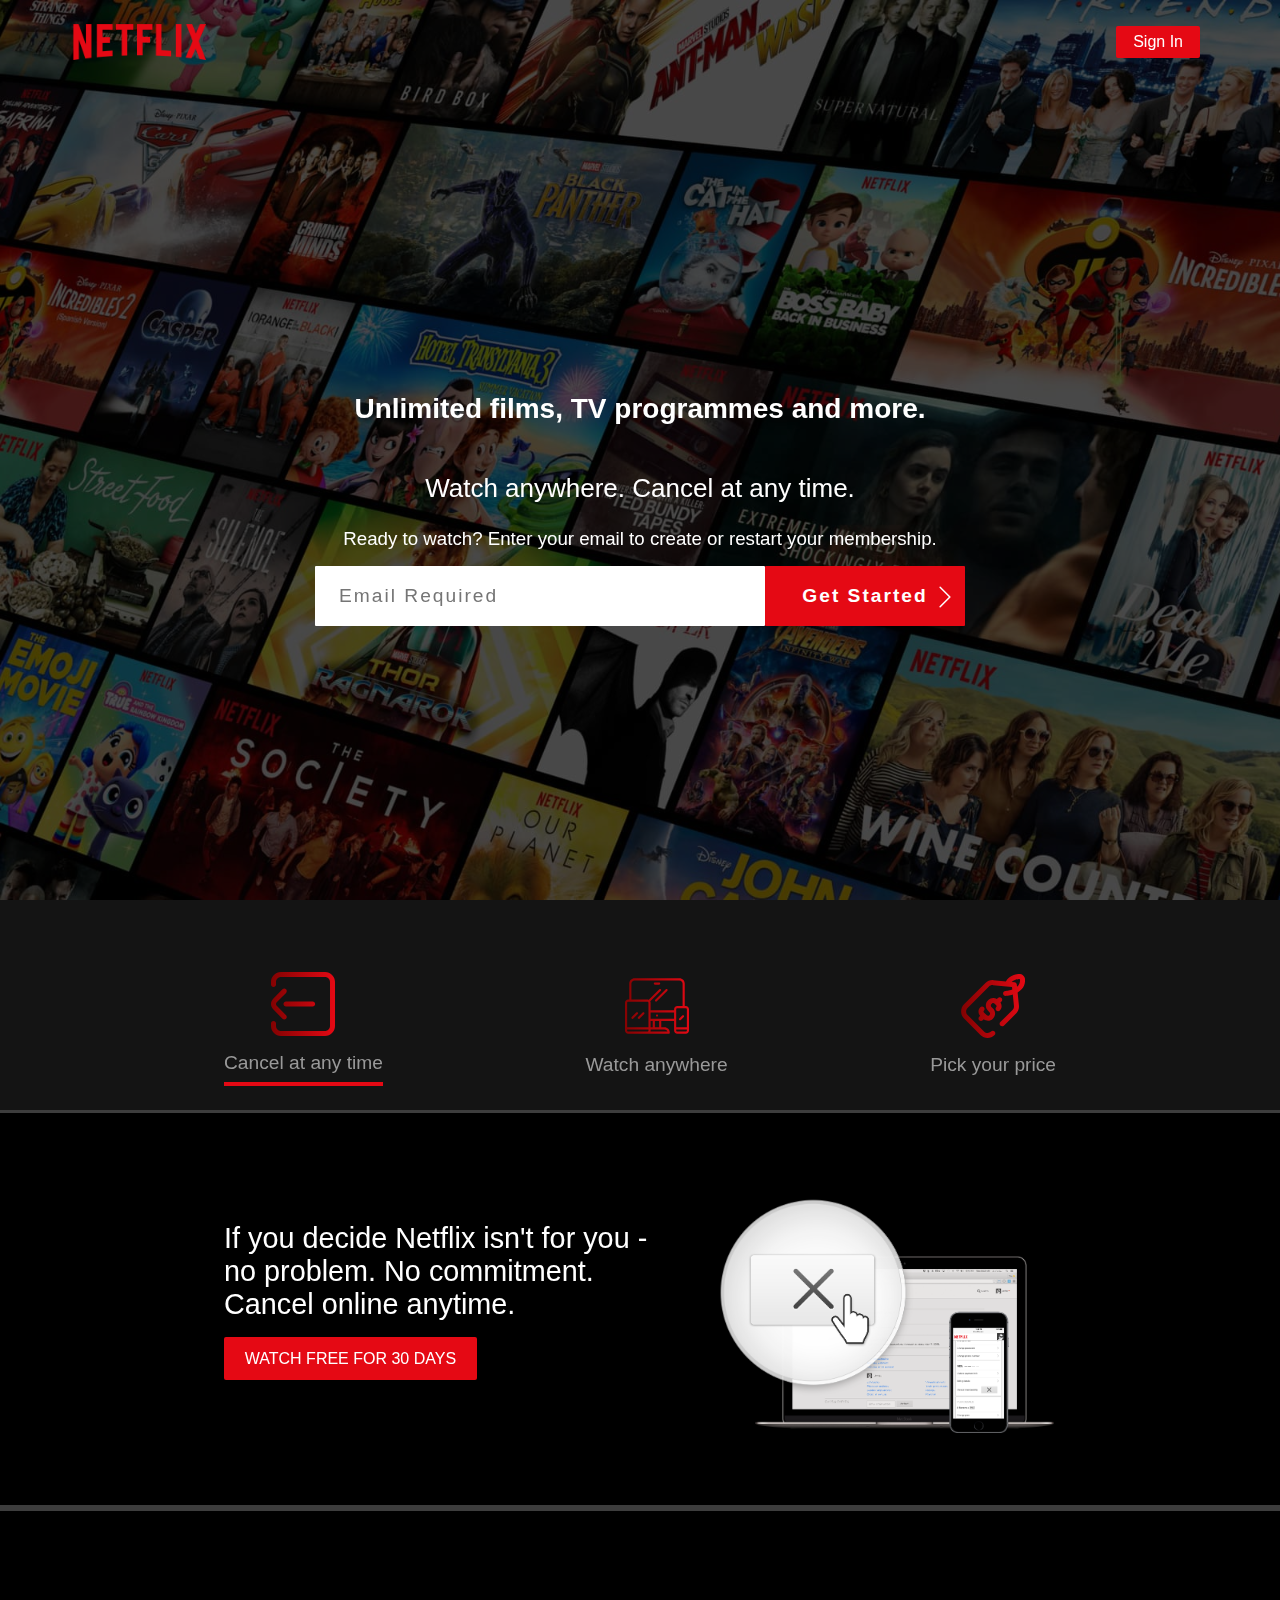
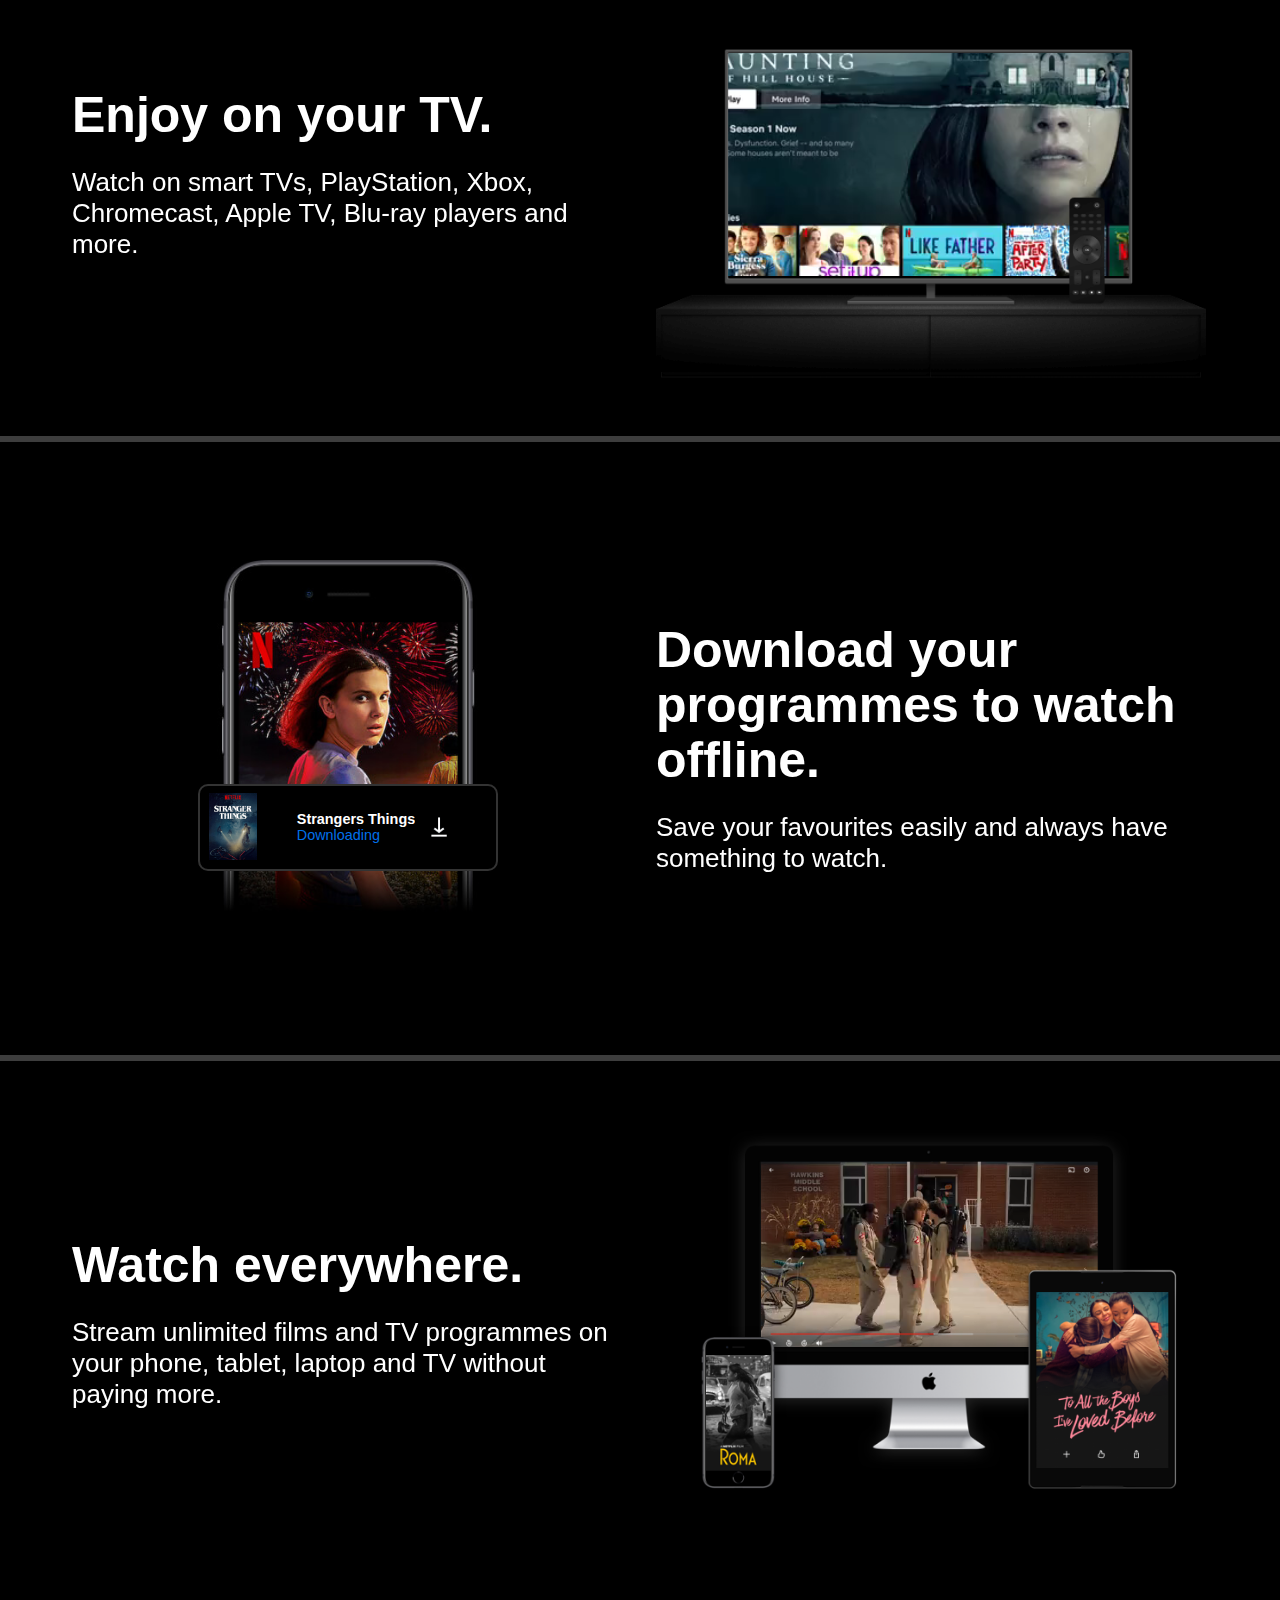
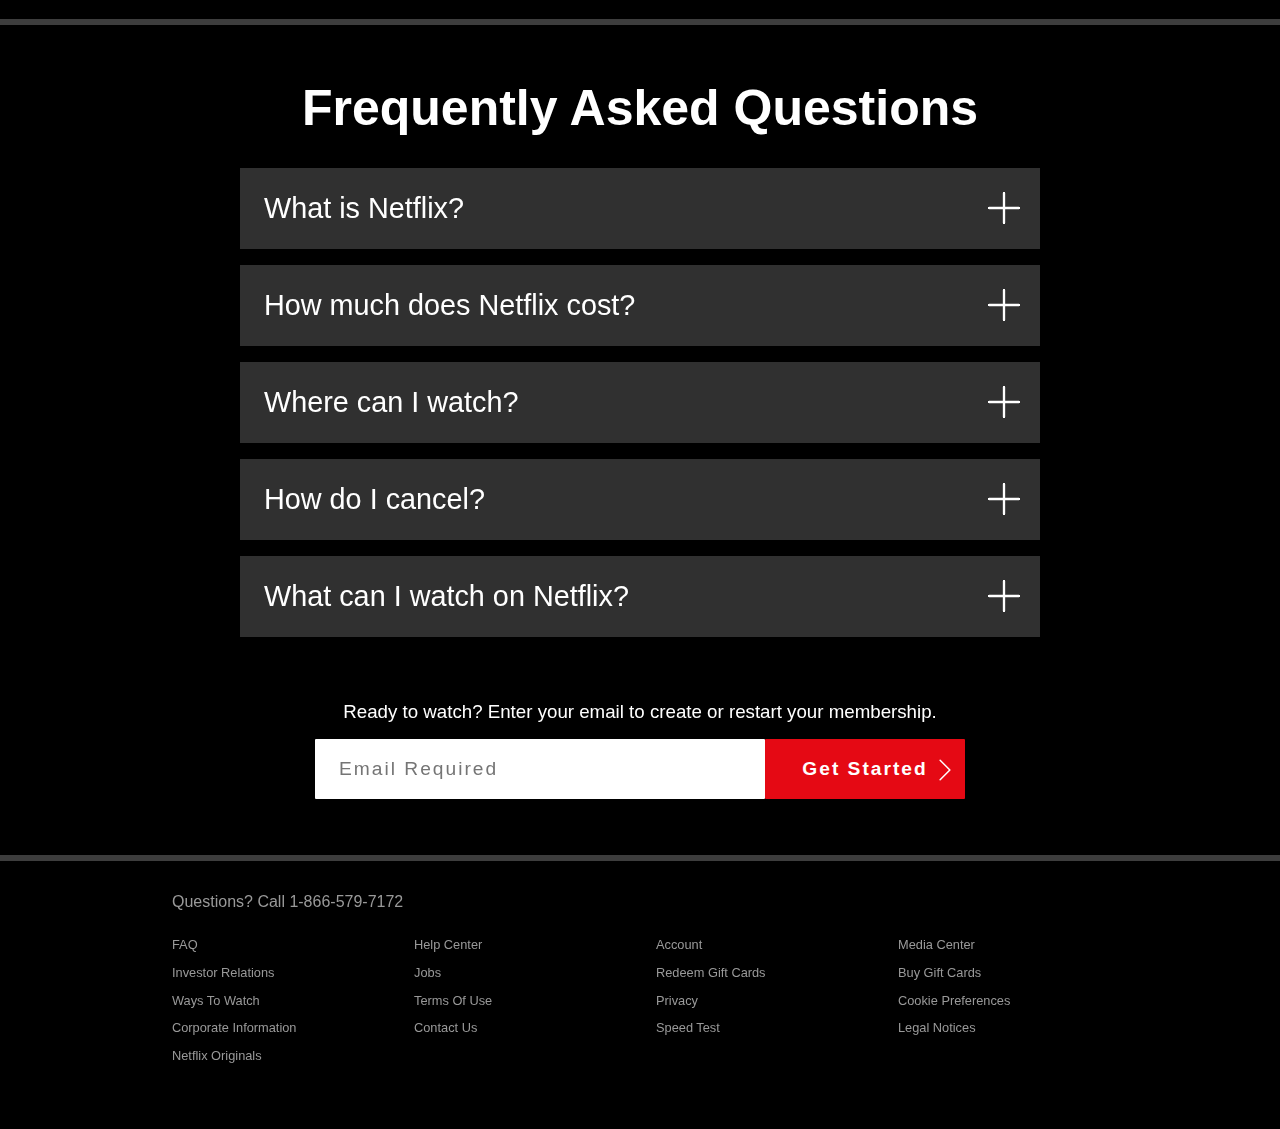
==== commit 59b08818: "added the last card, the one with the loading gif" ====
--- a/index.html
+++ b/index.html
@@ -171,6 +171,32 @@
       <div class="tv">
         <img src="img/tv.png" alt="image of a tv set">
         <video class="video" src="img/video-tv-0819.m4v" autoplay muted loop></video>
+      </div>
+    </div>
+  </section>
+
+  <section class="slideshow py-2">
+    <div class="container grid">
+      <div>
+        <h2 class="card-title">Download your programmes to watch offline.</h2>
+        <p class="card-subtitle">Save your favourites easily and always have something to watch.
+        </p>
+      </div>
+
+      <div class="mobile">
+        <img src="img/mobile-0819.jpg" alt="image of smart with a girl on the screen">
+        <div class="card-animations">
+          <div class="card-animations-image">
+            <img class="boxshot" src="img/boxshot.png" alt="cover of the movie strangers things">
+          </div>
+          <div class="card-animations-text">
+            <div>
+              <p>Strangers Things</p>
+              <p>Downloading</p>
+            </div>
+            <img class="gif" src="img/download-icon.gif" alt="download gif">
+          </div>
+        </div>
       </div>
     </div>
   </section>
--- a/css/utilities.css
+++ b/css/utilities.css
@@ -75,7 +75,7 @@
   font-size: 1.5rem;
   line-height: 1.1;
   text-align: center;
-  /* margin-top: 2rem; */
+  margin-bottom: 1.5rem;
 }
 .card-subtitle {
   font-size: 1.1rem;
--- a/css/style.css
+++ b/css/style.css
@@ -60,13 +60,13 @@
 .showcase .card-subtitle {
   font-size: 1.625rem;
   margin: 1.5rem 0;
-  font-weight: 300;
+  font-weight: 400;
 }
 
 .showcase .form-title,
 .questions .form-title {
   margin-bottom: 1rem;
-  font-weight: 300;
+  font-weight: 400;
 }
 
 .email-form input {
@@ -164,7 +164,7 @@
 
 .tabs .container,
 .tab-content .container {
-  max-width: 70%;
+  max-width: 90%;
   margin: 0 auto;
   overflow: hidden;
 }
@@ -238,11 +238,13 @@
 }
 
 /* Slideshow */
+
 .slideshow {
   border-top: 6px solid #3d3d3d;
   color: #fff;
 }
 
+/* First Card  */
 .tv {
   position: relative;
   max-width: 550px;
@@ -256,6 +258,7 @@
   z-index: -1;
 }
 
+/* Second Card */
 .apple-tv {
   position: relative;
   max-width: 600px;
@@ -271,7 +274,61 @@
   z-index: -1;
 }
 
-/* Questions */
+/* Third Card*/
+
+.mobile {
+  order: -1;
+}
+.card-animations {
+  display: flex;
+  justify-content: center;
+  align-items: center;
+  gap: 1rem;
+  background: #000;
+  border-radius: 10px;
+  border: 2px solid #333;
+  max-width: 300px;
+  margin: 0 auto;
+  padding: 1.1rem 0.5rem;
+  position: relative;
+  bottom: 5rem;
+}
+.card-animations-image {
+  width: 3rem;
+  height: 2.5rem;
+  object-fit: cover;
+}
+
+.boxshot {
+  width: 100%;
+  position: relative;
+  bottom: 0.9rem;
+  right: 1.5rem;
+}
+
+.card-animations-text p {
+  font-size: 0.9rem;
+}
+.card-animations-text p:nth-child(1) {
+  font-weight: 700;
+}
+.card-animations-text p:nth-child(2) {
+  color: #0071eb;
+}
+
+.card-animations-text {
+  display: flex;
+  justify-content: center;
+  align-items: center;
+}
+.gif {
+  width: 3em;
+  height: 3em;
+  outline: 2px solid #000;
+  outline-offset: -2px;
+}
+
+/* Questions Sections */
 
 .questions {
   color: #fff;
@@ -298,24 +355,26 @@
 .collapsible-content {
   max-height: 0;
   opacity: 0;
+  overflow: hidden;
   transition: all 0.4s ease;
 }
-.collapsible-content.show {
+
+.show + .collapsible-content {
   max-height: 100vh;
   opacity: 1;
 }
 .collapsible .collapsible-content p {
   padding: 1rem 0;
-  font-size: 1rem;
+  font-size: 1.2rem;
 }
 .questions .icon {
-  width: 1.5rem;
+  width: 1rem;
   transform: rotate(-45deg);
   transition: transform 0.4s ease;
   cursor: pointer;
 }
 
-.questions .icon.rotate {
+.show > .icon {
   transform: rotate(90deg);
 }
 
@@ -450,14 +509,26 @@
     text-align: left;
   }
 
+  .card-animations {
+    bottom: 8rem;
+  }
+
   /* Collapsible */
   .questions .collapsible {
     padding: 1.5rem;
   }
 
+  .questions .icon {
+    width: 1.5rem;
+  }
   .collapsible-header h2 {
     font-size: 1.8rem;
     font-weight: 400;
+  }
+
+  .collapsible .collapsible-content p {
+    padding: 1rem 0;
+    font-size: 1.5rem;
   }
   /* Footer */
   .main-footer .container {
